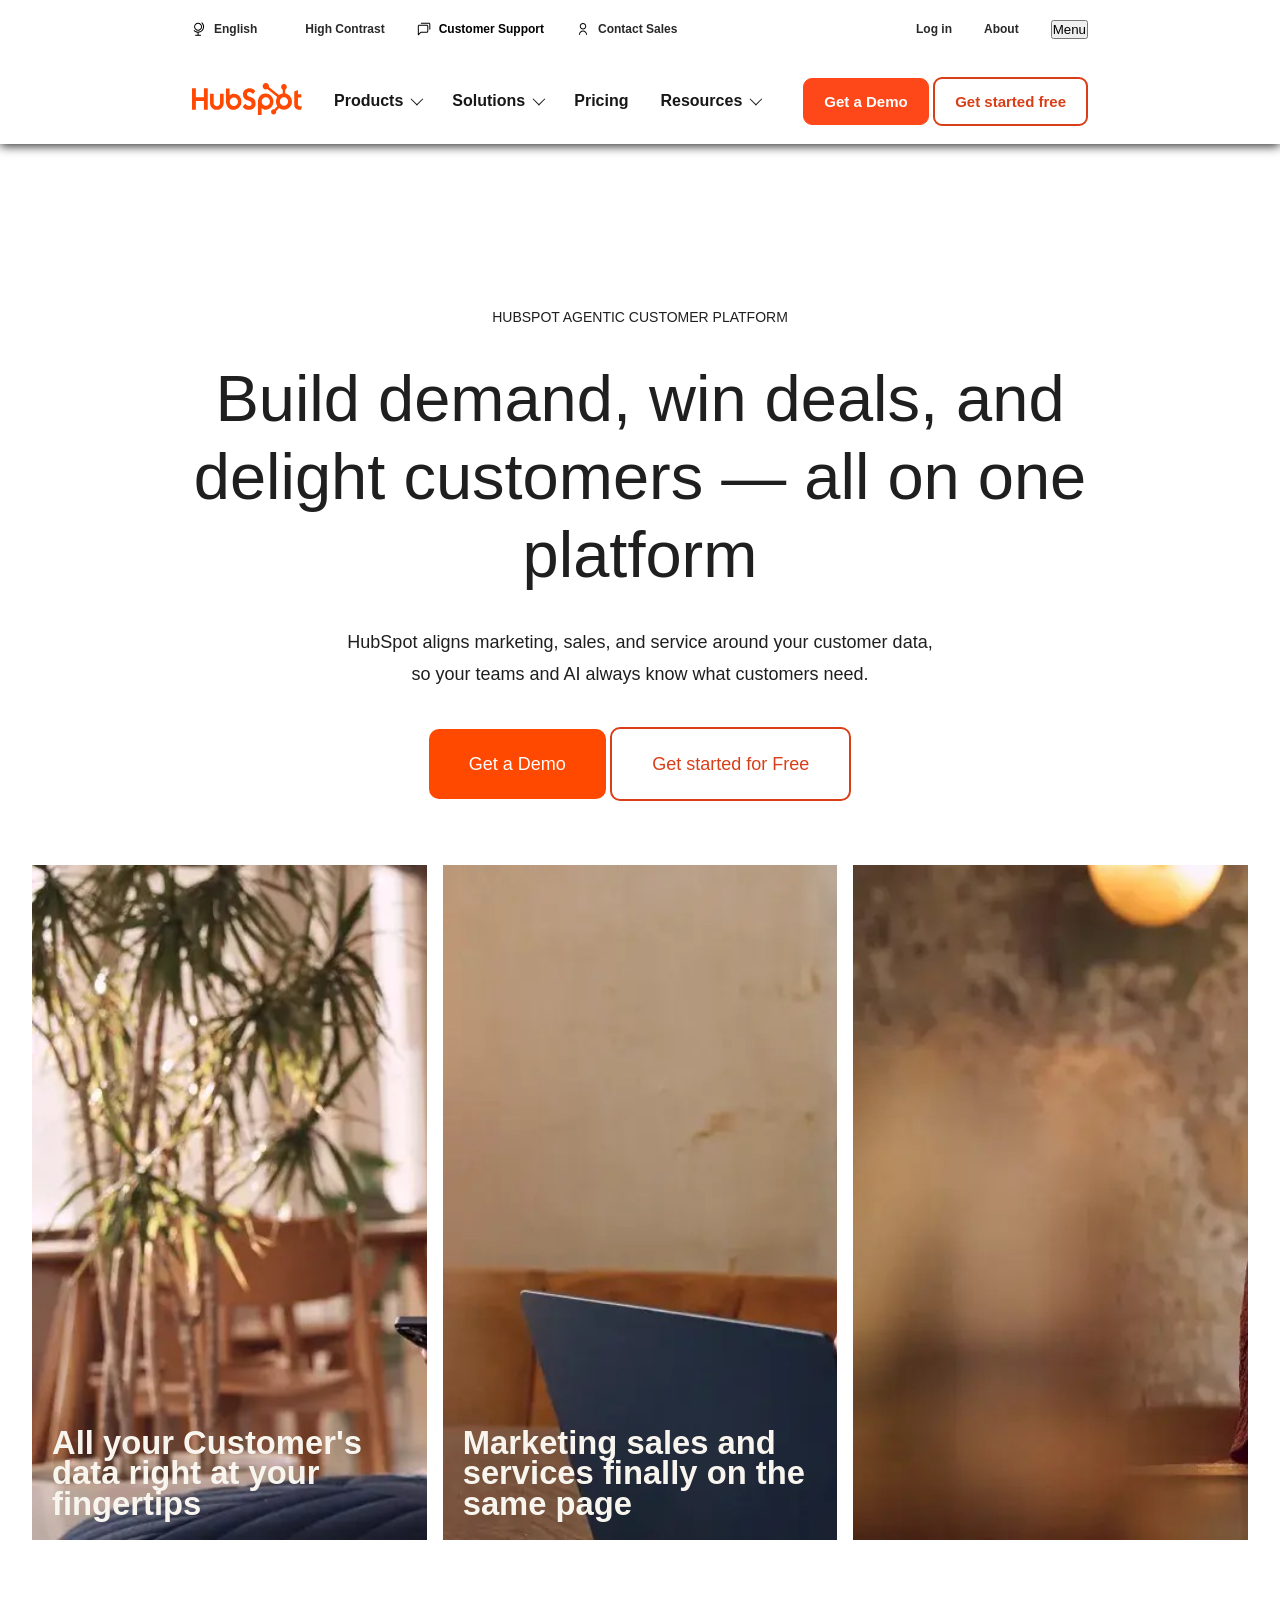
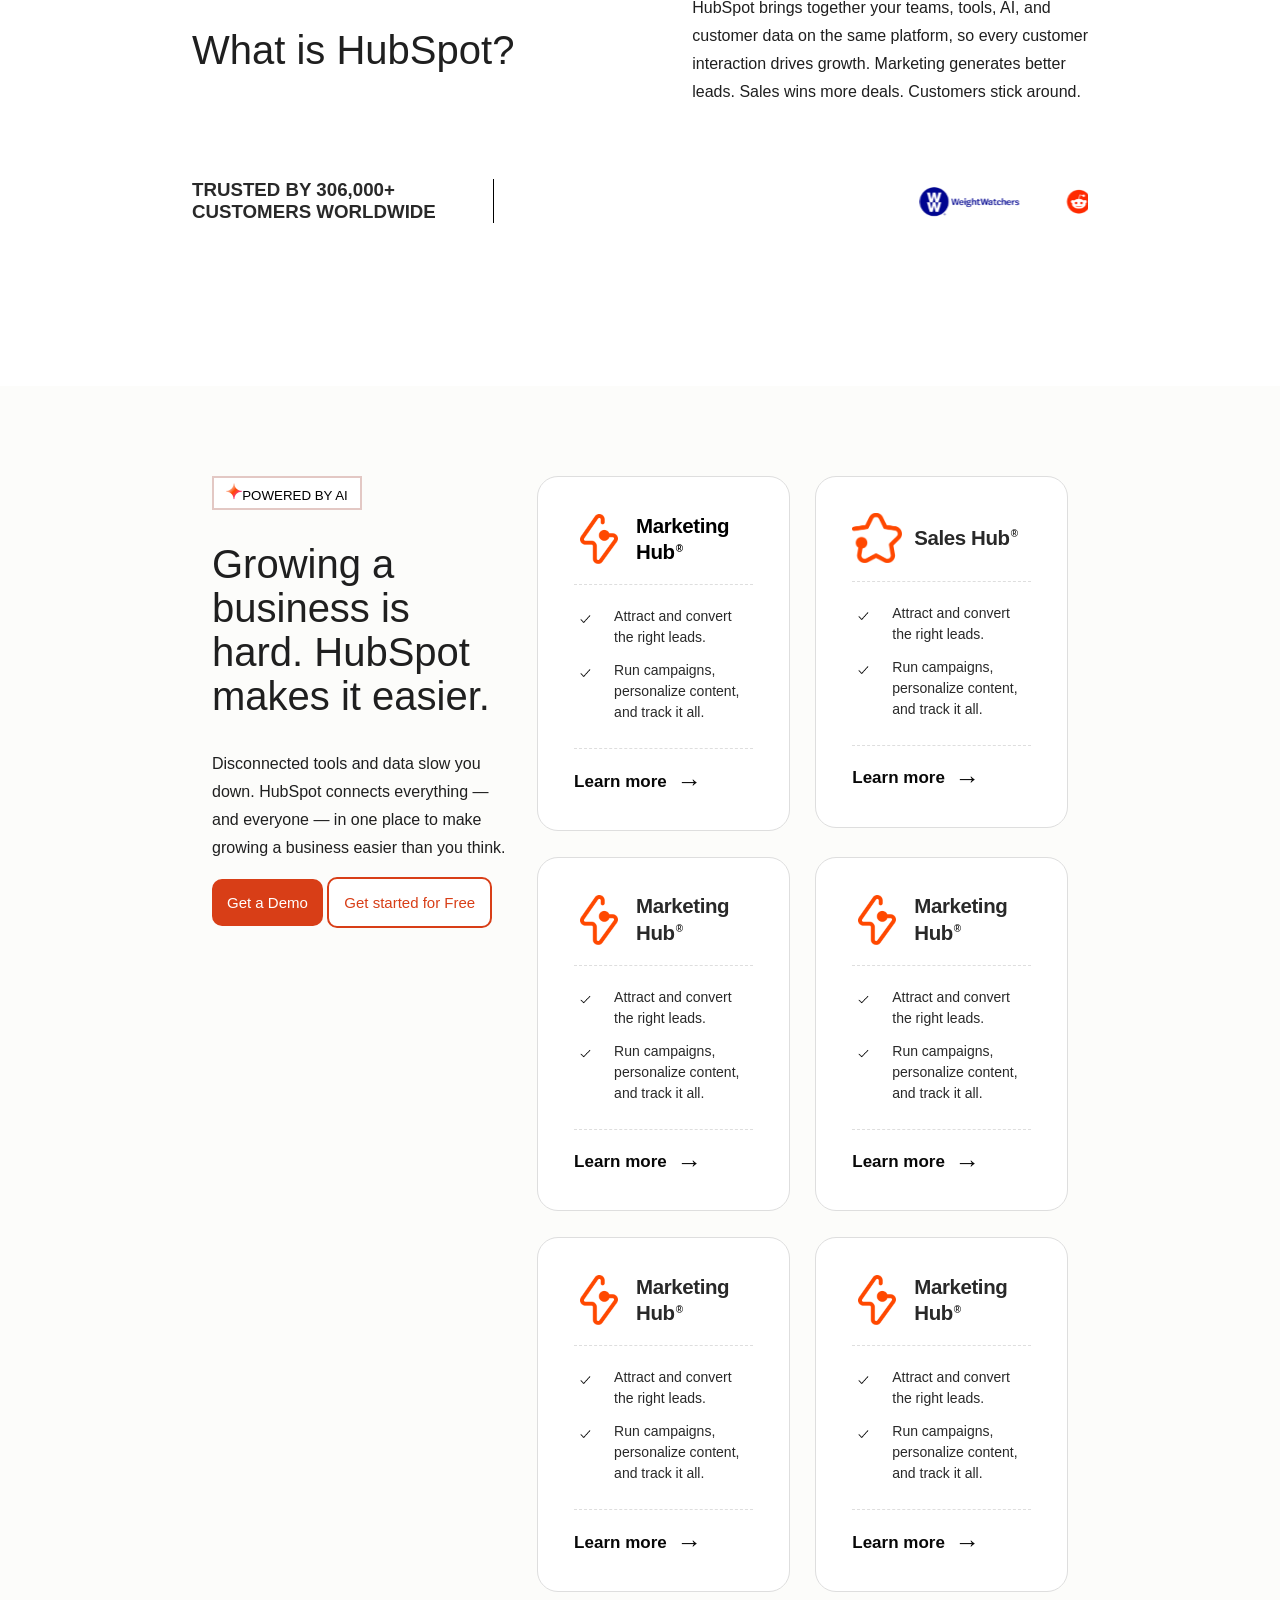
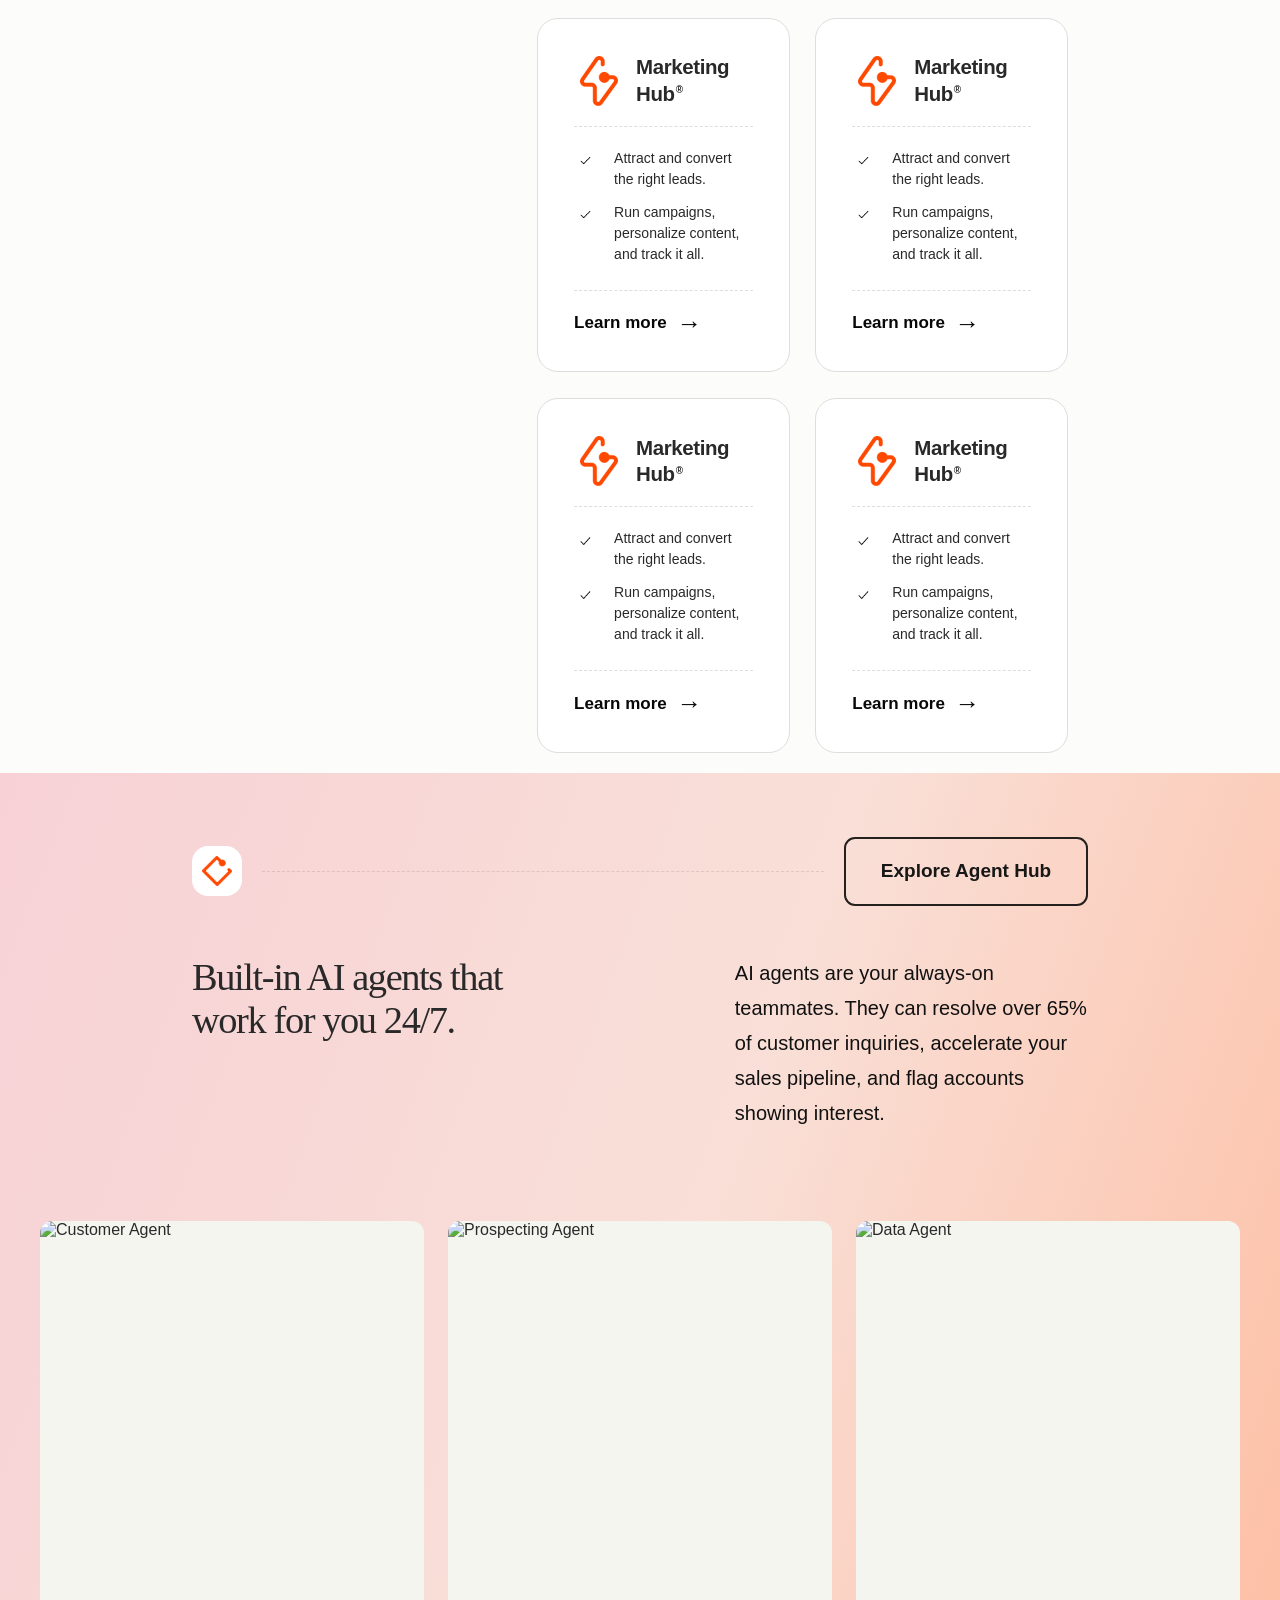
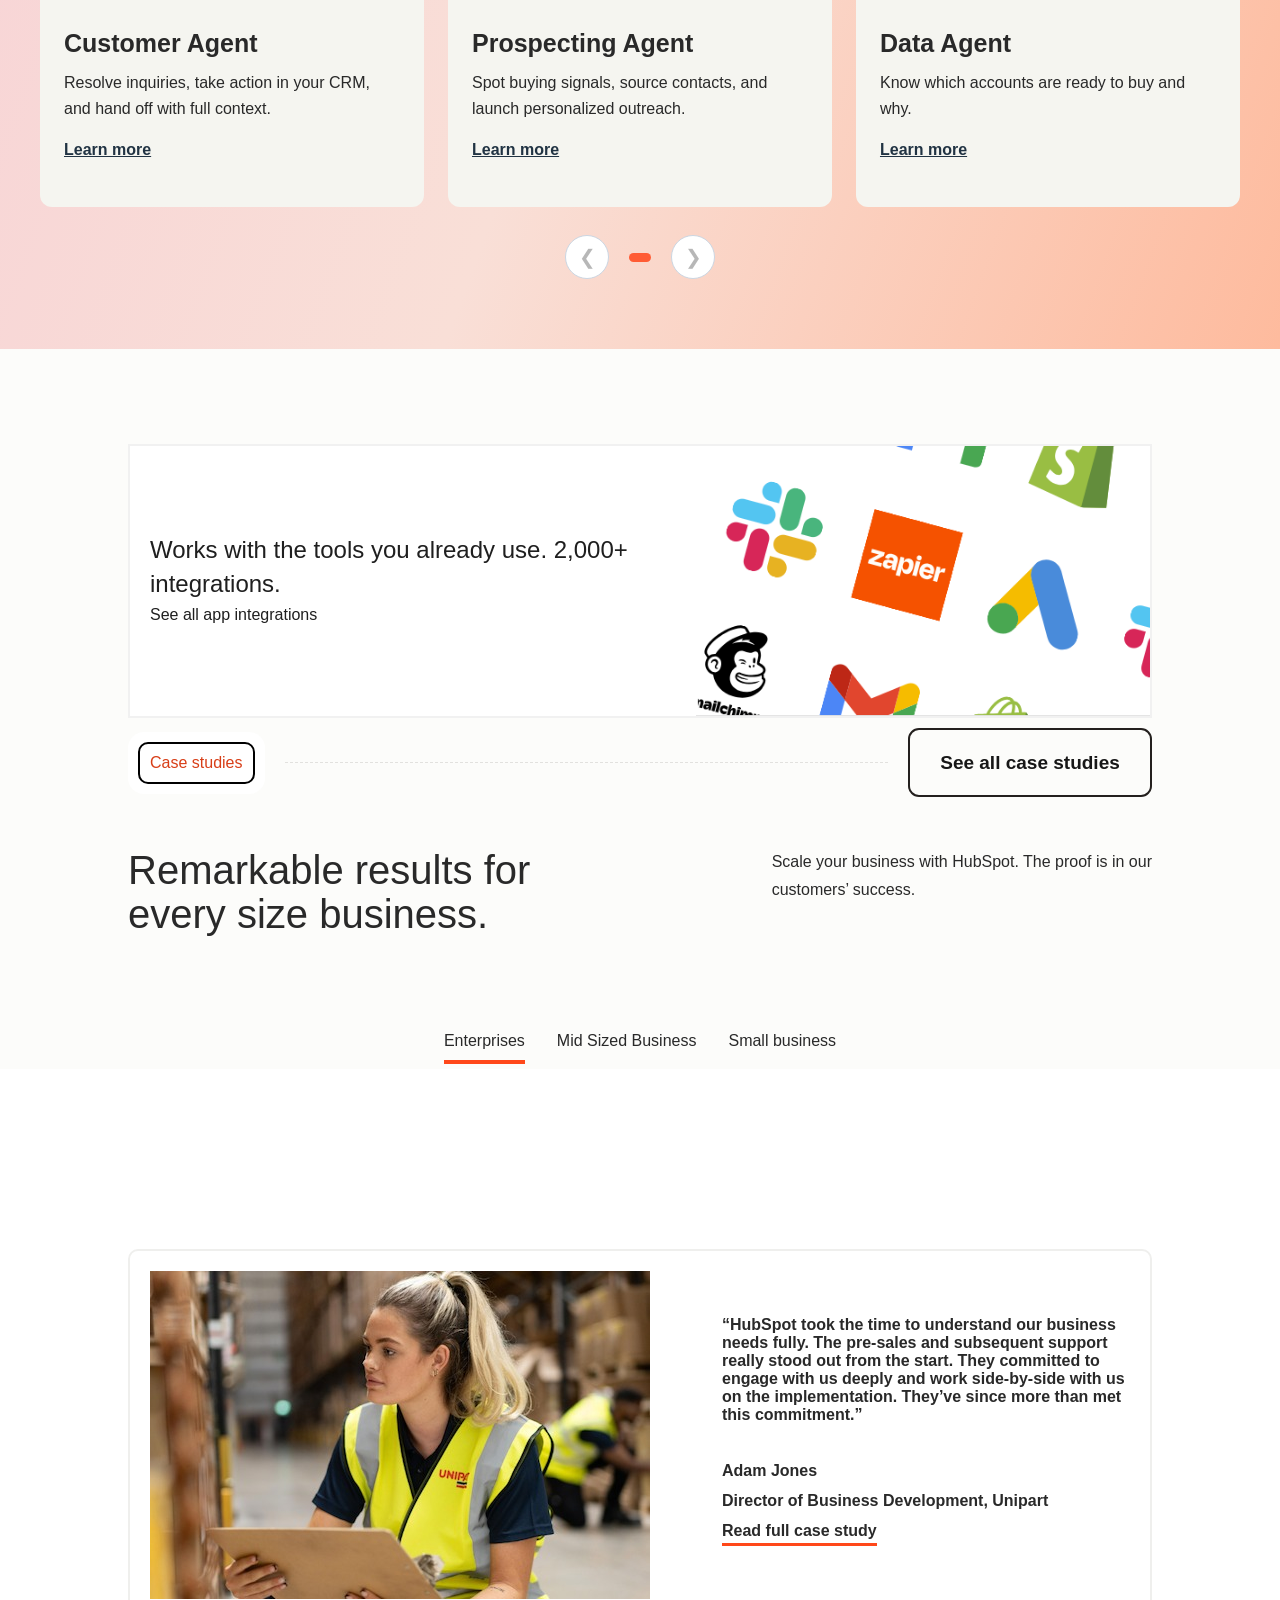
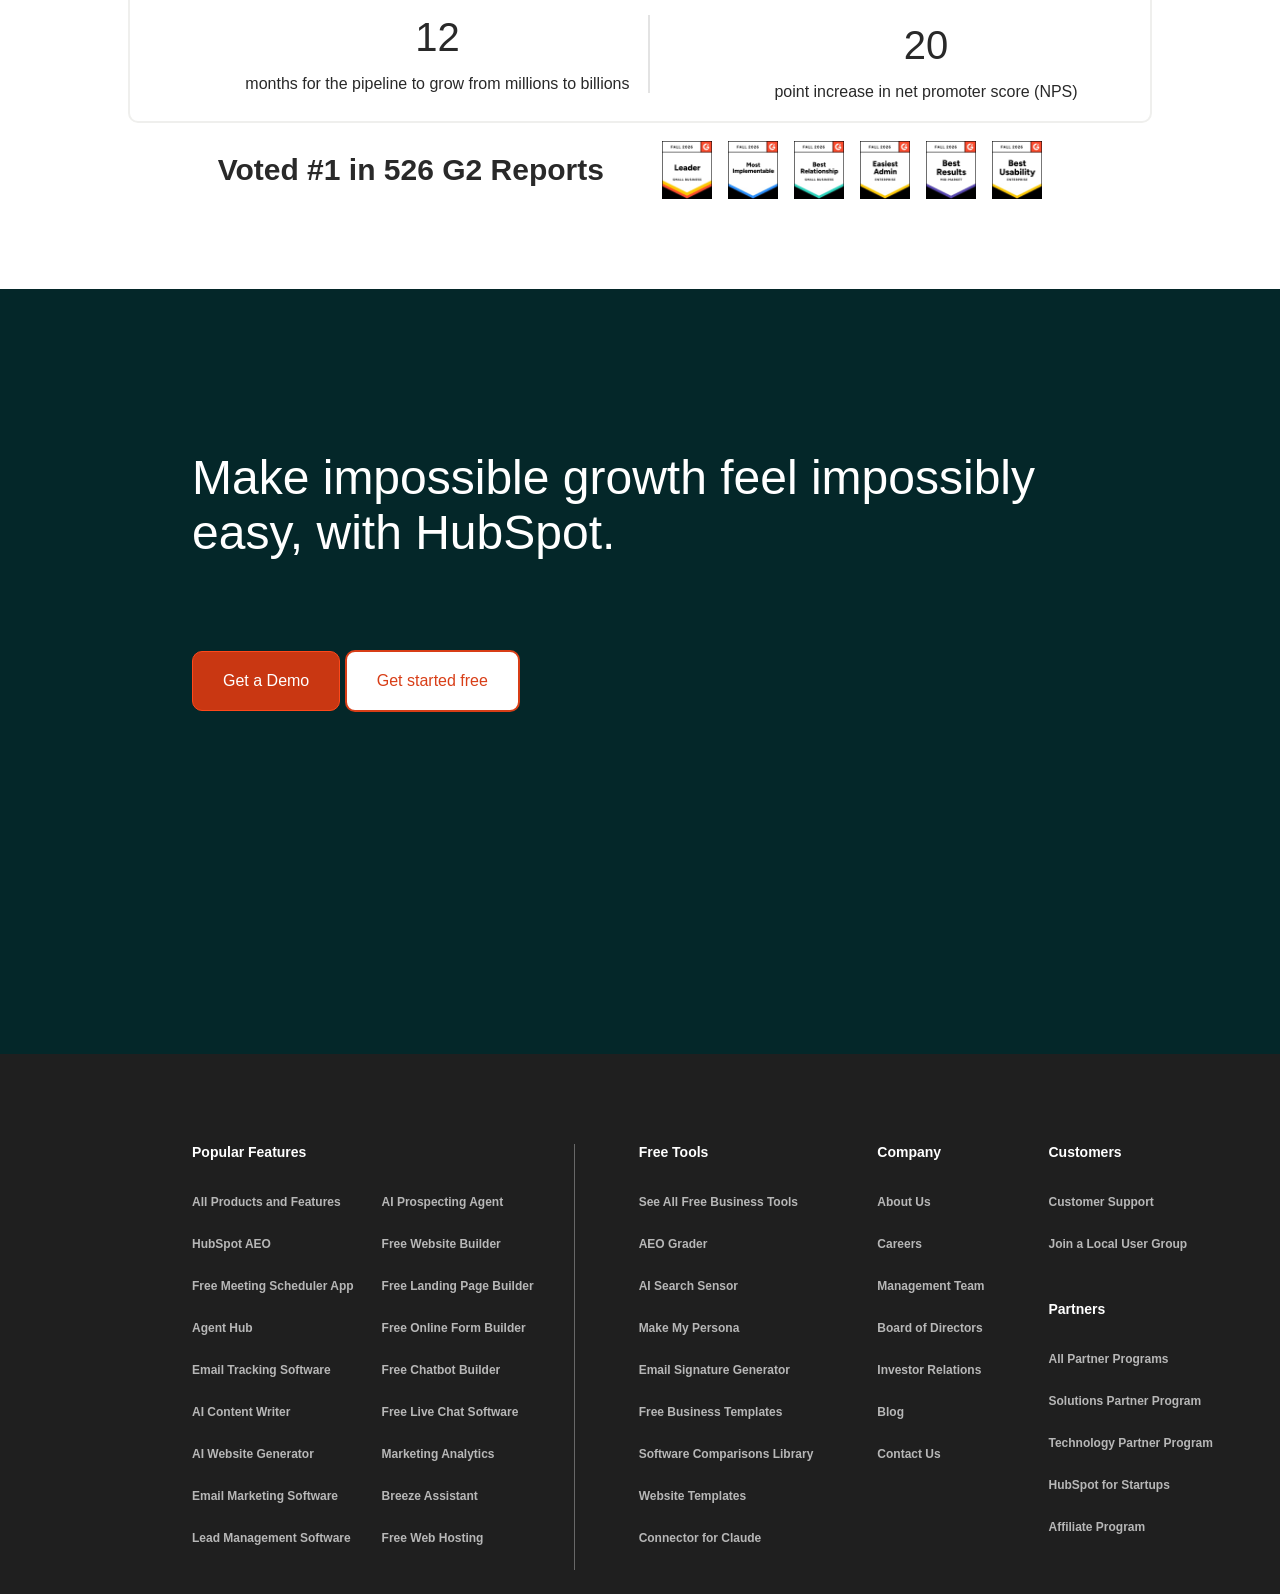
==== index.html @ 29307d7c "My first commit" ====
<!DOCTYPE html>
<html lang="en">

<head>
    <meta charset="UTF-8">
    <meta name="viewport" content="width=device-width, initial-scale=1.0">
    <title>HubSpot Navigation</title>
    <link href="https://cdn.jsdelivr.net/npm/bootstrap@6.0.0-alpha.1/dist/css/bootstrap.min.css" rel="stylesheet"
        integrity="sha384-B/GM4XqrwHnWXNOWMbloTmrYXZg10cakYGmpfsR/bbzQ6JAJI4ihuyADKLnBgrCe" crossorigin="anonymous">

    <link rel="stylesheet" href="https://cdnjs.cloudflare.com/ajax/libs/font-awesome/7.3.1/css/all.css"
        integrity="sha512-x9WwyMYBnlXMNQ6kQ/Lyzu1NqIhLQKL5Oq6xByfXuRj7s9CskyCbLv/1IjqzJmXwFXWr0ov6jBV7Qbc0hh9nHg=="
        crossorigin="anonymous" referrerpolicy="no-referrer">
    <link rel="stylesheet" href="./header.css">

</head>

<body>
    <header>
        <nav>
            <div class="apple">
                <div class="ape">
                    <span>
                        <img src="../image/download (13).svg" alt="">
                        <span class="ayo">English</span>
                        <i class="fa-solid fa-chevron-down"></i>
                    </span>
                    <span>
                        <i class="fa-solid fa-toggle-on"></i>
                        <span class="ayo">High Contrast</span>
                    </span>
                    <span>
                        <img src="../image/download (12).svg" alt="">
                        <span class="ayo"><a href="./otherhtmlpages/help.html"
                                style="text-decoration: none; color: black;">Customer Support</a></span>
                    </span>
                    <span>
                        <img src="../image/download (11).svg" alt="">
                        <span class="ayo">Contact Sales</span>
                    </span>


                </div>
                <div class="axe">
                    <i class="fa-solid fa-magnifying-glass"></i>
                    <a class="alfa" href="">Log in</a>
                    <a class="alfa" href="">About <i class="fa-solid fa-chevron-down"></i></a>
                    <button class="global-nav-burger-btn" aria-expanded="false" aria-controls="global-nav-burger-menu"
                        data-hs-event-72370834="1">
                        <span class="visually-hidden">Menu</span>
                        <span class="global-nav-burger-btn-line" aria-hidden="true"></span>
                    </button>
                </div>
            </div>
            <div class="base">
                <div class="ball">
                    <a href=""><img src="../image/download (8).svg" alt="" width="110px"></a>
                    <details class="prodd" name="main-navigation-dropdown">
                        <summary>Products</summary>
                        <div class="products">
                            <div class="prod-head">
                                <div class="prod-head-left">
                                    <h3>The HubSpot Customer Platform</h3>
                                    <p>All of HubSpot's marketing, sales, and customer service software on one
                                        agentic platform.</p>
                                </div>
                                <div class="prod-head-rgt">
                                    <a href="">Free HubSpot CRM</a>
                                    <a href="">Overview of all products</a>
                                </div>
                            </div>
                            <hr />
                            <div class="prod-mid">
                                <div class="prod-split">
                                    <div class="prod-feat">
                                        <img src="" alt="">
                                        <div>
                                            <p>Marketing Hub</p>
                                            <p>Marketing automation software</p>
                                            <p><a href="./otherhtmlpages/marketplace.html">Free and premium plans</a>
                                            </p>
                                        </div>
                                    </div>
                                    <div class="prod-feat">
                                        <img src="" alt="">
                                        <div>
                                            <p>Sales Hub</p>
                                            <p>Sales software</p>
                                            <p><a href="">Free and premium plans</a></p>
                                        </div>
                                    </div>
                                    <div class="prod-feat">
                                        <img src="" alt="">
                                        <div>
                                            <p>Service Hub</p>
                                            <p>Customer service software</p>
                                            <p><a href="">Free and premium plans</a></p>
                                        </div>
                                    </div>
                                    <div class="prod-feat">
                                        <img src="" alt="">
                                        <div>
                                            <p>Content Hub</p>
                                            <p>Content marketing software</p>
                                            <p><a href="">Free and premium plans</a></p>
                                        </div>
                                    </div>
                                </div>
                                <div class="prod-split">
                                    <div class="prod-feat">
                                        <img src="" alt="">
                                        <div>
                                            <p>Data Hub</p>
                                            <p>Data management software</p>
                                            <p><a href="">Free and premium plans</a></p>
                                        </div>
                                    </div>
                                    <div class="prod-feat">
                                        <img src="" alt="">
                                        <div>
                                            <p>Revenue Hub</p>
                                            <p>CPQ, billing, and payments software</p>
                                            <p><a href="">Free and premium plans</a></p>
                                        </div>
                                    </div>
                                    <div class="prod-feat">
                                        <img src="" alt="">
                                        <div>
                                            <p>Smart CRM</p>
                                            <p>AI-powered, flexible CRM software</p>
                                            <p><a href="">Learn more</a></p>
                                        </div>
                                    </div>
                                    <div class="prod-feat">
                                        <img src="" alt="">
                                        <div>
                                            <p>Agent Hub</p>
                                            <p>Your central home for building and managing AI agents across the platform
                                            </p>
                                            <p><a href="">Learn more</a></p>
                                        </div>
                                    </div>
                                </div>
                            </div>
                            <hr class="prod-ln" />
                            <div class="prod-tail">
                                <div class="prod-feat">
                                    <img src="" alt="">
                                    <div>
                                        <p>Small Business Bundle</p>
                                        <p>The Starter edition of each product, built for startups and small businesses
                                        </p>
                                        <p><a href="">Learn more</a></p>
                                    </div>
                                </div>
                                <div class="prod-feat">
                                    <img src="" alt="">
                                    <div>
                                        <p>AEO (Beta)</p>
                                        <p>Answer engine optimization tools that track and improve your brand's
                                            visibility in AI results</p>
                                        <p><a href="">Learn more</a></p>
                                    </div>
                                </div>
                                <div class="prod-feat">
                                    <img src="" alt="">
                                    <div>
                                        <p>HubSpot Marketplace</p>
                                        <p>Connect your favorite apps to HubSpot</p>
                                        <p><a href="">See all integrations</a></p>
                                    </div>
                                </div>
                            </div>
                        </div>
                    </details>
                    <details class="solutions-dropdown" name="main-navigation-dropdown">
                        <summary>Solutions</summary>
                        <div class="solutions-menu">
                            <aside class="solutions-sidebar" aria-label="Solution categories">
                                <button class="solutions-tab active" type="button" data-panel="use-case"
                                    aria-controls="use-case" aria-pressed="true">
                                    By Use Case <span aria-hidden="true">›</span>
                                </button>
                                <button class="solutions-tab" type="button" data-panel="team-size"
                                    aria-controls="team-size" aria-pressed="false">
                                    By Team Size <span aria-hidden="true">›</span>
                                </button>
                                <button class="solutions-tab" type="button" data-panel="why-hubspot"
                                    aria-controls="why-hubspot" aria-pressed="false">
                                    Why HubSpot? <span aria-hidden="true">›</span>
                                </button>
                            </aside>

                            <div class="solutions-content">
                                <div class="solutions-panel solutions-grid" id="use-case">
                                    <article class="solution-item">
                                        <h3>Marketing</h3>
                                        <div class="solution-detail">
                                            <h4>Generate leads</h4>
                                            <p>Convert visitors into contacts for your database.</p>
                                        </div>
                                        <div class="solution-detail">
                                            <h4>Automate marketing</h4>
                                            <p>Create campaigns with automation and AI.</p>
                                        </div>
                                    </article>
                                    <article class="solution-item">
                                        <h3>Sales</h3>
                                        <div class="solution-detail">
                                            <h4>Build pipeline</h4>
                                            <p>Generate a pipeline of high-quality prospects.</p>
                                        </div>
                                        <div class="solution-detail featured">
                                            <h4>Close deals</h4>
                                            <p>Streamline your process and close more deals faster.</p>
                                        </div>
                                    </article>
                                    <article class="solution-item">
                                        <h3>Customer Service</h3>
                                        <div class="solution-detail">
                                            <h4>Scale support</h4>
                                            <p>Support customers at scale with AI and a help desk.</p>
                                        </div>
                                        <div class="solution-detail">
                                            <h4>Drive retention</h4>
                                            <p>Identify opportunities to improve customer health.</p>
                                        </div>
                                    </article>
                                    <article class="solution-item">
                                        <h3>Content</h3>
                                        <div class="solution-detail">
                                            <h4>Create content</h4>
                                            <p>Easily craft content for your audience, with help from AI.</p>
                                        </div>
                                    </article>
                                    <article class="solution-item">
                                        <h3>Startups &amp; Small Businesses</h3>
                                        <div class="solution-detail">
                                            <h4>Find and reach customers</h4>
                                            <p>Generate leads through content, AI, and automation.</p>
                                        </div>
                                    </article>
                                    <article class="solution-item">
                                        <h3>Artificial Intelligence</h3>
                                        <div class="solution-detail">
                                            <h4>Resolve customer queries 24/7</h4>
                                            <p>Scale customer service with an AI customer agent.</p>
                                        </div>
                                    </article>
                                </div>

                                <div class="solutions-panel alternate-panel" id="team-size" hidden>
                                    <h2>Solutions for every team</h2>
                                    <div class="alternate-grid">
                                        <a href="#"><strong>Small businesses</strong><span>Grow with tools that scale
                                                with you.</span></a>
                                        <a href="#"><strong>Mid-market</strong><span>Connect your teams and
                                                processes.</span></a>
                                        <a href="#"><strong>Enterprise</strong><span>Manage growth across your
                                                organization.</span></a>
                                    </div>
                                </div>

                                <div class="solutions-panel alternate-panel" id="why-hubspot" hidden>
                                    <h2>Why HubSpot?</h2>
                                    <div class="alternate-grid">
                                        <a href="#"><strong>Customer platform</strong><span>Bring your customer data
                                                together.</span></a>
                                        <a href="#"><strong>Easy to use</strong><span>Help your team work
                                                smarter.</span></a>
                                        <a href="#"><strong>AI-powered growth</strong><span>Automate everyday
                                                work.</span></a>
                                    </div>
                                </div>
                            </div>
                        </div>
                    </details>
                    <span>Pricing </span>
                    <details class="resources-dropdown" name="main-navigation-dropdown">
                        <summary>Resources</summary>
                        <div class="resources-menu">
                            <div class="resources-grid">
                                <div class="resource-column">
                                    <h2>Featured Links</h2>
                                    <div class="resource-list">
                                        <a href="#">Spotlight: Product Updates</a>
                                        <a href="#">What's New in HubSpot</a>
                                        <a href="#">Why Choose HubSpot?</a>
                                        <a href="#">Sustainability</a>
                                    </div>
                                </div>

                                <div class="resource-column">
                                    <h2>Community &amp; Events</h2>
                                    <div class="resource-list">
                                        <a href="#">UNBOUND Event</a>
                                        <a href="#">Webinars</a>
                                        <a href="#">HubSpot Community</a>
                                        <a href="#">HubSpot User Groups</a>
                                    </div>
                                    <h3>Partners</h3>
                                    <div class="resource-list">
                                        <a href="#">Solutions Partner Program</a>
                                        <a href="#">Technology Partner Program</a>
                                        <a href="#">Affiliate Partner Program</a>
                                        <a href="#">Education Partner Program</a>
                                        <a href="#">Startup Partner Program</a>
                                    </div>
                                </div>

                                <div class="resource-column">
                                    <h2>Education</h2>
                                    <div class="resource-list">
                                        <a href="#">The Loop Marketing Playbook</a>
                                        <a href="#">What Is Inbound Marketing?</a>
                                        <a href="#">HubSpot Blogs</a>
                                        <a href="#">Free Courses &amp; Certifications</a>
                                        <a href="#">Ebooks, Guides &amp; More</a>
                                        <a href="#">HubSpot Knowledge Base</a>
                                    </div>
                                    <h3>Tools</h3>
                                    <div class="resource-list">
                                        <a href="#">Website Templates</a>
                                        <a href="#">Developer Tools</a>
                                    </div>
                                </div>

                                <div class="resource-column">
                                    <h2>Services</h2>
                                    <div class="resource-list">
                                        <a href="#">Onboarding</a>
                                        <a href="#">Premium Support</a>
                                        <a href="#">Hire a Solutions Partner</a>
                                    </div>
                                </div>
                            </div>
                        </div>
                    </details>
                </div>
                <div class="boss">
                    <a href="">Get a Demo</a>
                    <i class="fa-solid fa-bars"></i>
                    <a href="" style="background-color: white; border: 2px solid #d83e17; color: #d83e17; ">Get started
                        free</a>
                </div>
            </div>
        </nav>
    </header>

    <section>
        <div class="products">
            <div class="prod-head">
                <div class="prod-head-left">
                    <h3>The HubSpot Customer Platform</h3>
                    <p>All of HubSpot's marketing, sales, and customer service software on one agentic platform.</p>
                </div>
                <div class="prod-head-rgt">
                    <a href=""><img src="" alt=""> Free HubSpot CRM</a>
                    <a href=""><img src="" alt=""> Overview of all products</a>
                </div>
            </div>
            <hr />
            <div class="prod-mid">
                <div class="prod-split">
                    <div class="prod-feat">
                        <img src="" alt="">
                        <div>
                            <p>Marketing Hub</p>
                            <p>Marketing automation software</p>
                            <p><a href="">Free and premium plans</a></p>
                        </div>
                    </div>
                    <div class="prod-feat">
                        <img src="" alt="">
                        <div>
                            <p>Sales Hub</p>
                            <p>Marketing automation software</p>
                            <p><a href="">Free and premium plans</a></p>
                        </div>
                    </div>
                    <div class="prod-feat">
                        <img src="" alt="">
                        <div>
                            <p>Marketing Hub</p>
                            <p>Marketing automation software</p>
                            <p><a href="">Free and premium plans</a></p>
                        </div>
                    </div>
                    <div class="prod-feat">
                        <img src="" alt="">
                        <div>
                            <p>Marketing Hub</p>
                            <p>Marketing automation software</p>
                            <p><a href="">Free and premium plans</a></p>
                        </div>
                    </div>
                </div>
                <div class="prod-split">
                    <div class="prod-feat">
                        <img src="" alt="">
                        <div>
                            <p>Marketing Hub</p>
                            <p>Marketing automation software</p>
                            <p><a href="">Free and premium plans</a></p>
                        </div>
                    </div>
                    <div class="prod-feat">
                        <img src="" alt="">
                        <div>
                            <p>Marketing Hub</p>
                            <p>Marketing automation software</p>
                            <p><a href="">Free and premium plans</a></p>
                        </div>
                    </div>
                    <div class="prod-feat">
                        <img src="" alt="">
                        <div>
                            <p>Marketing Hub</p>
                            <p>Marketing automation software</p>
                            <p><a href="">Free and premium plans</a></p>
                        </div>
                    </div>
                    <div class="prod-feat">
                        <img src="" alt="">
                        <div>
                            <p>Marketing Hub</p>
                            <p>Marketing automation software</p>
                            <p><a href="">Free and premium plans</a></p>
                        </div>
                    </div>
                </div>
            </div>
            <hr class="prod-ln" />
            <div class="prod-tail">
                <div class="prod-feat">
                    <img src="" alt="">
                    <div>
                        <p>Small Business Bundle</p>
                        <p>The Starter edition of each product, built for startups and small business</p>
                        <p><a href="">Learn more</a></p>
                    </div>
                </div>
                <div class="prod-feat">
                    <img src="" alt="">
                    <div>
                        <p>Small Business Bundle</p>
                        <p>The Starter edition of each product, built for startups and small business</p>
                        <p><a href="">Learn more</a></p>
                    </div>
                </div>
                <div class="prod-feat">
                    <img src="" alt="">
                    <div>
                        <p>Small Business Bundle</p>
                        <p>The Starter edition of each product, built for startups and small business</p>
                        <p><a href="">Learn more</a></p>
                    </div>
                </div>
            </div>
        </div>
    </section>
    <section>
        <div class="section1">
            <h3>HUBSPOT AGENTIC CUSTOMER PLATFORM</h3>

            <h2> Build demand, win deals, and delight
                customers — all on one platform</h2>
            <h4>HubSpot aligns marketing, sales, and service around your customer data, <br>
                so your teams and AI always know what customers need.</h4>
            <div class="buttons">
                <a href="">Get a Demo</a>
                <a href="" class="" style="background-color: white; border: 2px solid #d83e17; color: #d83e17; ">Get
                    started for Free</a>
            </div>
        </div>
    </section>
    <section>
        <div class="hovershapes">
            <div class="shape shape1">
                <h3>All your Customer's data right at your fingertips</h3>
            </div>
            <div class="shape shape2">
                <h3>Marketing sales and services finally on the same page</h3>
            </div>
            <div class="shape shape3"></div>
        </div>
    </section>

    <section>

        <div class="third">
            <h4>What is HubSpot?</h4>
            <h3>HubSpot brings together your teams, tools, AI, and <br>customer data on the same platform, so every
                customer <br> interaction drives growth. Marketing generates better <br> leads. Sales wins more deals.
                Customers stick around.</h3>
        </div>
    </section>

    <section>
        <div class="marquee">
            <h3>TRUSTED BY 306,000+ CUSTOMERS WORLDWIDE
            </h3>
            <marquee behavior="" duration="3s" direction="left">
                <div class="images">
                    <img src="../image/logo.png" alt=""><img src="../image/logo2.png" alt=""><img
                        src="../image/logo3.png" alt=""><img src="../image/logo4.png" alt=""><img
                        src="../image/logo5.png" alt=""><img src="../image/logo6.png" alt=""><img
                        src="../image/logo7.png" alt=""> <img src="../image/logo.png" alt=""><img
                        src="../image/logo2.png" alt=""><img src="../image/logo3.png" alt=""><img
                        src="../image/logo4.png" alt=""><img src="../image/logo5.png" alt=""><img
                        src="../image/logo6.png" alt=""><img src="../image/logo7.png" alt="">
                </div>
            </marquee>
        </div>
    </section>


    <section style="width: 100%; background-color: #fcfcfa;">
        <div class="section5">
            <div class="boxes1">
                <button><img src="../image/imgi_28_AI Sparkle.png" alt="">POWERED BY AI</button>
                <h2> Growing a business is hard. HubSpot makes it easier.</h2>
                <h3> Disconnected tools and data slow you down. HubSpot connects everything — and everyone — in one
                    place to
                    make growing a business easier than you think.</h3>

                <div class="button">
                    <a href="">Get a Demo</a>
                    <a href="" class="" style="background-color: white; border: 2px solid #d83e17; color: #d83e17; ">Get
                        started for Free</a>
                </div>
            </div>
            <div class="boxes2">
                <div class="marketing-card">
                    <a href="./otherhtmlpages/marketplace.html" style="color: black;">

                        <!-- Logo and heading -->
                        <div class="card-header">
                            <div class="logo-space">
                                <img src="../image/imgi_4_marketing-hub.png" alt="Marketing Hub logo" class="logo" />


                                <h2>Marketing Hub<sup>®</sup></h2>
                            </div>
                    </a>
                </div>

                <!-- Divider -->
                <div class="divider"></div>

                <!-- Features -->
                <div class="features">

                    <div class="feature">
                        <img src="../image/imgi_244_default.png" alt="" class="check-icon" />
                        <p>Attract and convert the right leads.</p>
                    </div>

                    <div class="feature">
                        <img src="../image/imgi_244_default.png" alt="" class="check-icon" />
                        <p>
                            Run campaigns, personalize content, and
                            track it all.
                        </p>
                    </div>

                </div>

                <!-- Bottom divider -->
                <div class="divider bottom-divider"></div>

                <!-- Learn more link -->
                <a href="#" class="learn-more">
                    Learn more
                    <span class="arrow">→</span>
                </a>

            </div>

            <div class="marketing-card">

                <!-- Logo and heading -->
                <div class="card-header">
                    <div class="logo-space">
                        <img src="../image/imgi_74_ProductIcons_SalesHub_Icon_Orange.png" alt="Sales Hub logo"
                            class="logo" />


                        <h2>Sales Hub<sup>®</sup></h2>
                    </div>
                </div>

                <!-- Divider -->
                <div class="divider"></div>

                <!-- Features -->
                <div class="features">

                    <div class="feature">
                        <img src="../image/imgi_244_default.png" alt="" class="check-icon" />
                        <p>Attract and convert the right leads.</p>
                    </div>

                    <div class="feature">
                        <img src="../image/imgi_244_default.png" alt="" class="check-icon" />
                        <p>
                            Run campaigns, personalize content, and
                            track it all.
                        </p>
                    </div>

                </div>

                <!-- Bottom divider -->
                <div class="divider bottom-divider"></div>

                <!-- Learn more link -->
                <a href="#" class="learn-more">
                    Learn more
                    <span class="arrow">→</span>
                </a>

            </div>


            <div class="marketing-card">
                <div class="card-header">
                    <div class="logo-space">
                        <img src="../image/imgi_4_marketing-hub.png" alt="Marketing Hub logo" class="logo" />
                        <h2>Marketing Hub<sup>®</sup></h2>
                    </div>
                </div>
                <div class="divider"></div>
                <div class="features">
                    <div class="feature">
                        <img src="../image/imgi_244_default.png" alt="" class="check-icon" />
                        <p>Attract and convert the right leads.</p>
                    </div>
                    <div class="feature">
                        <img src="../image/imgi_244_default.png" alt="" class="check-icon" />
                        <p>Run campaigns, personalize content, and track it all.</p>
                    </div>
                </div>
                <div class="divider bottom-divider"></div>
                <a href="#" class="learn-more">Learn more <span class="arrow">→</span></a>
            </div>
            <div class="marketing-card">
                <div class="card-header">
                    <div class="logo-space">
                        <img src="../image/imgi_4_marketing-hub.png" alt="Marketing Hub logo" class="logo" />
                        <h2>Marketing Hub<sup>®</sup></h2>
                    </div>
                </div>
                <div class="divider"></div>
                <div class="features">
                    <div class="feature">
                        <img src="../image/imgi_244_default.png" alt="" class="check-icon" />
                        <p>Attract and convert the right leads.</p>
                    </div>
                    <div class="feature">
                        <img src="../image/imgi_244_default.png" alt="" class="check-icon" />
                        <p>Run campaigns, personalize content, and track it all.</p>
                    </div>
                </div>
                <div class="divider bottom-divider"></div>
                <a href="#" class="learn-more">Learn more <span class="arrow">→</span></a>
            </div>
            <div class="marketing-card">
                <div class="card-header">
                    <div class="logo-space">
                        <img src="../image/imgi_4_marketing-hub.png" alt="Marketing Hub logo" class="logo" />
                        <h2>Marketing Hub<sup>®</sup></h2>
                    </div>
                </div>
                <div class="divider"></div>
                <div class="features">
                    <div class="feature">
                        <img src="../image/imgi_244_default.png" alt="" class="check-icon" />
                        <p>Attract and convert the right leads.</p>
                    </div>
                    <div class="feature">
                        <img src="../image/imgi_244_default.png" alt="" class="check-icon" />
                        <p>Run campaigns, personalize content, and track it all.</p>
                    </div>
                </div>
                <div class="divider bottom-divider"></div>
                <a href="#" class="learn-more">Learn more <span class="arrow">→</span></a>
            </div>
            <div class="marketing-card">
                <div class="card-header">
                    <div class="logo-space">
                        <img src="../image/imgi_4_marketing-hub.png" alt="Marketing Hub logo" class="logo" />
                        <h2>Marketing Hub<sup>®</sup></h2>
                    </div>
                </div>
                <div class="divider"></div>
                <div class="features">
                    <div class="feature">
                        <img src="../image/imgi_244_default.png" alt="" class="check-icon" />
                        <p>Attract and convert the right leads.</p>
                    </div>
                    <div class="feature">
                        <img src="../image/imgi_244_default.png" alt="" class="check-icon" />
                        <p>Run campaigns, personalize content, and track it all.</p>
                    </div>
                </div>
                <div class="divider bottom-divider"></div>
                <a href="#" class="learn-more">Learn more <span class="arrow">→</span></a>
            </div>
            <div class="marketing-card">
                <div class="card-header">
                    <div class="logo-space">
                        <img src="../image/imgi_4_marketing-hub.png" alt="Marketing Hub logo" class="logo" />
                        <h2>Marketing Hub<sup>®</sup></h2>
                    </div>
                </div>
                <div class="divider"></div>
                <div class="features">
                    <div class="feature">
                        <img src="../image/imgi_244_default.png" alt="" class="check-icon" />
                        <p>Attract and convert the right leads.</p>
                    </div>
                    <div class="feature">
                        <img src="../image/imgi_244_default.png" alt="" class="check-icon" />
                        <p>Run campaigns, personalize content, and track it all.</p>
                    </div>
                </div>
                <div class="divider bottom-divider"></div>
                <a href="#" class="learn-more">Learn more <span class="arrow">→</span></a>
            </div>
            <div class="marketing-card">
                <div class="card-header">
                    <div class="logo-space">
                        <img src="../image/imgi_4_marketing-hub.png" alt="Marketing Hub logo" class="logo" />
                        <h2>Marketing Hub<sup>®</sup></h2>
                    </div>
                </div>
                <div class="divider"></div>
                <div class="features">
                    <div class="feature">
                        <img src="../image/imgi_244_default.png" alt="" class="check-icon" />
                        <p>Attract and convert the right leads.</p>
                    </div>
                    <div class="feature">
                        <img src="../image/imgi_244_default.png" alt="" class="check-icon" />
                        <p>Run campaigns, personalize content, and track it all.</p>
                    </div>
                </div>
                <div class="divider bottom-divider"></div>
                <a href="#" class="learn-more">Learn more <span class="arrow">→</span></a>
            </div>
            <div class="marketing-card">
                <div class="card-header">
                    <div class="logo-space">
                        <img src="../image/imgi_4_marketing-hub.png" alt="Marketing Hub logo" class="logo" />
                        <h2>Marketing Hub<sup>®</sup></h2>
                    </div>
                </div>
                <div class="divider"></div>
                <div class="features">
                    <div class="feature">
                        <img src="../image/imgi_244_default.png" alt="" class="check-icon" />
                        <p>Attract and convert the right leads.</p>
                    </div>
                    <div class="feature">
                        <img src="../image/imgi_244_default.png" alt="" class="check-icon" />
                        <p>Run campaigns, personalize content, and track it all.</p>
                    </div>
                </div>
                <div class="divider bottom-divider"></div>
                <a href="#" class="learn-more">Learn more <span class="arrow">→</span></a>
            </div>
            <div class="marketing-card">
                <div class="card-header">
                    <div class="logo-space">
                        <img src="../image/imgi_4_marketing-hub.png" alt="Marketing Hub logo" class="logo" />
                        <h2>Marketing Hub<sup>®</sup></h2>
                    </div>
                </div>
                <div class="divider"></div>
                <div class="features">
                    <div class="feature">
                        <img src="../image/imgi_244_default.png" alt="" class="check-icon" />
                        <p>Attract and convert the right leads.</p>
                    </div>
                    <div class="feature">
                        <img src="../image/imgi_244_default.png" alt="" class="check-icon" />
                        <p>Run campaigns, personalize content, and track it all.</p>
                    </div>
                </div>
                <div class="divider bottom-divider"></div>
                <a href="#" class="learn-more">Learn more <span class="arrow">→</span></a>
            </div>
        </div>
        </div>



        <section>
            <div class="sixth">

                <section class="agents-section">
                    <div class="agents-container">

                        <div class="top-bar">
                            <div class="logo">
                                <img src="../image/imgi_11_ProductIcons_AgentHub_Icon_Orange.png" alt="" width="30px">
                            </div>

                            <div class="divider"></div>

                            <a href="#" class="explore-button">
                                Explore Agent Hub
                            </a>
                        </div>

                        <div class="content">
                            <div class="heading-column">
                                <h1>
                                    Built-in AI agents that<br class="desktop-break" />
                                    work for you 24/7.
                                </h1>
                            </div>

                            <div class="description-column">
                                <p>
                                    AI agents are your always-on teammates. They can
                                    resolve over 65% of customer inquiries, accelerate your
                                    sales pipeline, and flag accounts showing interest.
                                </p>
                            </div>
                        </div>

                    </div>




                    <section style="max-width:1200px; margin:auto; overflow:hidden; margin-top: 10vh;">


                        <div id="carouselViewport">

                            <div id="carouselTrack">

                                <!-- Card 1 -->
                                <article class="card carousel-card">

                                    <img src="https://www.hubspot.com/hs-fs/hubfs/customer-agent-en-modified2%402x%20(1).webp?width=640&height=640&name=customer-agent.webp"
                                        alt="Customer Agent">

                                    <div>
                                        <h3>Customer Agent</h3>
                                        <p>
                                            Resolve inquiries, take action in your CRM, and hand off with full
                                            context.
                                        </p>
                                        <a href="https://www.hubspot.com/products/service/ai-customer-service-agent">
                                            Learn more
                                        </a>
                                    </div>
                                </article>

                                <!-- Card 2 -->
                                <article class="card-3 carousel-card">

                                    <img src="https://www.hubspot.com/hs-fs/hubfs/prospecting-agent-en-modified2%402x.webp?width=640&height=640&name=prospecting-agent.webp"
                                        alt="Prospecting Agent">

                                    <div>
                                        <h3>Prospecting Agent</h3>
                                        <p>
                                            Spot buying signals, source contacts, and launch personalized outreach.
                                        </p>
                                        <a href="https://www.hubspot.com/products/sales/ai-prospecting-agent">
                                            Learn more
                                        </a>
                                    </div>
                                </article>

                                <!-- Card 3 -->
                                <article class="card carousel-card">

                                    <img src="https://www.hubspot.com/hs-fs/hubfs/data-hub-en%402x.png?width=640&height=640&name=data-hub.webp"
                                        alt="Data Agent">

                                    <div>
                                        <h3>Data Agent</h3>
                                        <p>
                                            Know which accounts are ready to buy and why.
                                        </p>
                                        <a
                                            href="https://www.hubspot.com/products/artificial-intelligence/ai-data-agent">
                                            Learn more
                                        </a>
                                    </div>
                                </article>

                            </div>
                        </div>


                        <!-- Carousel controls -->
                        <div
                            style="display:flex; justify-content:center; align-items:center; gap:20px; margin-top:28px;">

                            <button id="prevBtn" aria-label="Previous slide"
                                style="width:44px; height:44px; border:1px solid #cbd6e2; border-radius:50%; background:white; cursor:pointer; font-size:20px;">
                                &#10094;
                            </button>

                            <div id="carouselDots" style="display:flex; gap:10px; align-items:center;"></div>

                            <button id="nextBtn" aria-label="Next slide"
                                style="width:44px; height:44px; border:1px solid #cbd6e2; border-radius:50%; background:white; cursor:pointer; font-size:20px;">
                                &#10095;
                            </button>

                        </div>
                    </section>




                </section>




                <section>
                    <div class="seventh">
                        <div class="ajoke">
                            <div class="one">
                                <p> Works with the tools you already use. 2,000+ integrations.</p>
                                <a href=""> <u> See all app integrations</u></a>
                            </div>
                            <div class="two">

                            </div>


                        </div>

                        <div class="top1-bar">
                            <div class="logo">
                                <a href=""
                                    style=" color:#d83e17;border: 2px solid black; padding: 10px; border-radius: 10px;">Case
                                    studies</a>
                            </div>

                            <div class="divider"></div>

                            <a href="#" class="explore-button">
                                See all case studies
                            </a>
                        </div>

                        <div class="bar2">
                            <div>
                                <h2> Remarkable results for <br> every size business.</h2>
                            </div>
                            <div>
                                <p> Scale your business with HubSpot. The proof is in our <br> customers’ success.
                                </p>
                            </div>
                        </div>

                        <div class="middle">
                            <h2 style="border-bottom: 4px solid #FF481A; padding-bottom: 10px;">Enterprises</h2>
                            <h2>Mid Sized Business</h2>
                            <h2>Small business</h2>
                        </div>
                    </div>
                    <section>
                        <div class="eng">
                            <div class="image">
                                <img src="../image/imgi_161_Unipart-1.jpeg" alt="" width="500px">
                                <div
                                    style="display: flex; align-items: center; flex-direction: column; gap: 1em;border-right: 2px solid #E3E3E3;padding-left: 6vw;">
                                    <p
                                        style="font-size: 40px; line-height: 44px; font-weight: 500;align-items: center;">
                                        12</p>

                                    <p> months for the pipeline to grow from millions to billions</p>
                                </div>
                            </div>
                            <div class="txt">

                                <h2>“HubSpot took the time to understand our business needs fully. The pre-sales and
                                    subsequent support really stood out from the start. They committed to engage with us
                                    deeply and work side-by-side with us on the implementation. They’ve since more than
                                    met this commitment.”
                                </h2>
                                <h2 style="line-height: 30px;">
                                    <strong> Adam Jones </strong><br>

                                    Director of Business Development, Unipart <br>

                                    <strong
                                        style="border-bottom: 3px solid #FF481A; padding-bottom: 4px; margin-bottom:40vh;">
                                        Read full
                                        case study</strong>
                                </h2>

                                <div style="display: flex; align-items: center; flex-direction: column; gap: 1em;">
                                    <p style="font-size: 40px; line-height: 44px; font-weight: 500; margin-top: 5vh;">
                                        20
                                    </p>

                                    <p>point increase in net promoter score (NPS)</p>
                                </div>
                            </div>
                        </div>

                        <div class="vote">
                            <h2>Voted #1 in 526 G2 Reports
                            </h2>
                            <div class="imam"> <img src="../image/a.jpeg" alt=""><img src="../image/b.jpeg" alt=""><img
                                    src="../image/c.jpeg" alt=""><img src="../image/d.jpeg" alt=""><img
                                    src="../image/e.jpeg" alt=""><img src="../image/f.jpeg" alt=""></div>
                        </div>
                    </section>



                </section>
                <div class="alhaja" style="background-color: #042729;">
                    <div class="topfooter">
                        <div class="malik">
                            <h2> Make impossible growth feel impossibly easy, with HubSpot.</h2>
                            <div class="boss">
                                <a href="">Get a Demo</a>
                                <i class="fa-solid fa-bars"></i>
                                <a href=""
                                    style="background-color: white; border: 2px solid #d83e17; color: #d83e17; ">Get
                                    started
                                    free</a>
                            </div>
                        </div>
                    </div>
                    <footer class="hubspot-footer">
                        <div class="footer-container">

                            <div class="footer-columns">
                                <div class="footer-features">
                                    <h3>Popular Features</h3>
                                    <div class="feature-links">
                                        <ul>
                                            <li><a href="#">All Products and Features</a></li>
                                            <li><a href="#">HubSpot AEO</a></li>
                                            <li><a href="#">Free Meeting Scheduler App</a></li>
                                            <li><a href="#">Agent Hub</a></li>
                                            <li><a href="#">Email Tracking Software</a></li>
                                            <li><a href="#">AI Content Writer</a></li>
                                            <li><a href="#">AI Website Generator</a></li>
                                            <li><a href="#">Email Marketing Software</a></li>
                                            <li><a href="#">Lead Management Software</a></li>
                                        </ul>
                                        <ul>
                                            <li><a href="#">AI Prospecting Agent</a></li>
                                            <li><a href="#">Free Website Builder</a></li>
                                            <li><a href="#">Free Landing Page Builder</a></li>
                                            <li><a href="#">Free Online Form Builder</a></li>
                                            <li><a href="#">Free Chatbot Builder</a></li>
                                            <li><a href="#">Free Live Chat Software</a></li>
                                            <li><a href="#">Marketing Analytics</a></li>
                                            <li><a href="#">Breeze Assistant</a></li>
                                            <li><a href="#">Free Web Hosting</a></li>
                                        </ul>
                                    </div>
                                </div>

                                <div class="footer-column">
                                    <h3>Free Tools</h3>
                                    <ul>
                                        <li><a href="#">See All Free Business Tools</a></li>
                                        <li><a href="#">AEO Grader</a></li>
                                        <li><a href="#">AI Search Sensor</a></li>
                                        <li><a href="#">Make My Persona</a></li>
                                        <li><a href="#">Email Signature Generator</a></li>
                                        <li><a href="#">Free Business Templates</a></li>
                                        <li><a href="#">Software Comparisons Library</a></li>
                                        <li><a href="#">Website Templates</a></li>
                                        <li><a href="#">Connector for Claude</a></li>
                                    </ul>
                                </div>

                                <div class="footer-column">
                                    <h3>Company</h3>
                                    <ul>
                                        <li><a href="#">About Us</a></li>
                                        <li><a href="#">Careers</a></li>
                                        <li><a href="#">Management Team</a></li>
                                        <li><a href="#">Board of Directors</a></li>
                                        <li><a href="#">Investor Relations</a></li>
                                        <li><a href="#">Blog</a></li>
                                        <li><a href="#">Contact Us</a></li>
                                    </ul>
                                </div>

                                <div class="footer-column">
                                    <h3>Customers</h3>
                                    <ul>
                                        <li><a href="#">Customer Support</a></li>
                                        <li><a href="#">Join a Local User Group</a></li>
                                    </ul>

                                    <h3 class="partners-title">Partners</h3>
                                    <ul>
                                        <li><a href="#">All Partner Programs</a></li>
                                        <li><a href="#">Solutions Partner Program</a></li>
                                        <li><a href="#">Technology Partner Program</a></li>
                                        <li><a href="#">HubSpot for Startups</a></li>
                                        <li><a href="#">Affiliate Program</a></li>
                                    </ul>
                                </div>
                            </div>

                            <!-- accordion item -->


                            <div class="accordion">
                                <details class="accordion-item" name="accordionExample" open>
                                    <summary class="accordion-header">
                                        Popular Features
                                    </summary>
                                    <div class="accordion-body">
                                        <div class="feature-links">
                                            <ul>
                                                <li><a href="#">All Products and Features</a></li>
                                                <li><a href="#">HubSpot AEO</a></li>
                                                <li><a href="#">Free Meeting Scheduler App</a></li>
                                                <li><a href="#">Agent Hub</a></li>
                                                <li><a href="#">Email Tracking Software</a></li>
                                                <li><a href="#">AI Content Writer</a></li>
                                                <li><a href="#">AI Website Generator</a></li>
                                                <li><a href="#">Email Marketing Software</a></li>
                                                <li><a href="#">Lead Management Software</a></li>
                                            </ul>
                                            <ul>
                                                <li><a href="#">AI Prospecting Agent</a></li>
                                                <li><a href="#">Free Website Builder</a></li>
                                                <li><a href="#">Free Landing Page Builder</a></li>
                                                <li><a href="#">Free Online Form Builder</a></li>
                                                <li><a href="#">Free Chatbot Builder</a></li>
                                                <li><a href="#">Free Live Chat Software</a></li>
                                                <li><a href="#">Marketing Analytics</a></li>
                                                <li><a href="#">Breeze Assistant</a></li>
                                                <li><a href="#">Free Web Hosting</a></li>
                                            </ul>
                                        </div>
                                    </div>
                                </details>
                                <details class="accordion-item" name="accordionExample">
                                    <summary class="accordion-header">
                                        Free Tools
                                    </summary>
                                    <div class="accordion-body">
                                        <ul>
                                            <li><a href="#">See All Free Business Tools</a></li>
                                            <li><a href="#">AEO Grader</a></li>
                                            <li><a href="#">AI Search Sensor</a></li>
                                            <li><a href="#">Make My Persona</a></li>
                                            <li><a href="#">Email Signature Generator</a></li>
                                            <li><a href="#">Free Business Templates</a></li>
                                            <li><a href="#">Software Comparisons Library</a></li>
                                            <li><a href="#">Website Templates</a></li>
                                            <li><a href="#">Connector for Claude</a></li>
                                        </ul>
                                    </div>
                                </details>

                                <!-- secoond accordion -->


                                <details class="accordion-item" name="accordionExample">
                                    <summary class="accordion-header">
                                        Company
                                    </summary>
                                    <div class="accordion-body">
                                        <ul>
                                            <li><a href="#">About Us</a></li>
                                            <li><a href="#">Careers</a></li>
                                            <li><a href="#">Management Team</a></li>
                                            <li><a href="#">Board of Directors</a></li>
                                            <li><a href="#">Investor Relations</a></li>
                                            <li><a href="#">Blog</a></li>
                                            <li><a href="#">Contact Us</a></li>
                                        </ul>
                                    </div>
                                </details>

                                <!-- third accordion -->

                                <details class="accordion-item" name="accordionExample">
                                    <summary class="accordion-header">
                                        Customers
                                    </summary>
                                    <div class="accordion-body">
                                        <ul>
                                            <li><a href="#">Customer Support</a></li>
                                            <li><a href="#">Join a Local User Group</a></li>
                                        </ul>
                                        <h3 class="partners-title">Partners</h3>
                                        <ul>
                                            <li><a href="#">All Partner Programs</a></li>
                                            <li><a href="#">Solutions Partner Program</a></li>
                                            <li><a href="#">Technology Partner Program</a></li>
                                            <li><a href="#">HubSpot for Startups</a></li>
                                            <li><a href="#">Affiliate Program</a></li>
                                        </ul>

                                    </div>
                                </details>
                                <!-- fourth accordion -->

                                <!-- 
                            <details class="accordion-item" name="accordionExample">
                                <summary class="accordion-header">
                                    Accordion Item #3
                                </summary>
                                <div class="accordion-body">
                                    <strong>This is the third item’s accordion body.</strong> This exclusive accordion
                                    behavior is built into the browser—no Bootstrap JavaScript required. Just use
                                    matching <code>name</code> attributes on your <code>&lt;details&gt;</code> elements.
                                </div>
                            </details>
                        </div> -->



                                <div class="social-row">
                                    <div class="social-line"></div>
                                    <div class="social-icons">
                                        <a href="#" aria-label="Facebook"><img src="../image/imgi_256_default.png"
                                                alt=""></a>
                                        <a href="#" aria-label="Instagram"><img src="../image/imgi_257_default.png"
                                                alt=""></a>
                                        <a href="#" aria-label="YouTube"><img src="../image/imgi_258_default.png"
                                                alt=""></a>
                                        <a href="#" aria-label="X"><img src="../image/imgi_259_default.png" alt=""></a>
                                        <a href="#" aria-label="LinkedIn"><img src="../image/imgi_260_default.png"
                                                alt=""></a>
                                        <a href="#" aria-label="Reddit"><img src="../image/imgi_261_default.png"
                                                alt=""></a>
                                        <a href="#" aria-label="TikTok"><img src="../image/imgi_262_default.png"
                                                alt=""></a>
                                    </div>

                                    <div class="social-line">

                                    </div>
                                </div>



                                <div class="google">
                                    <img src="../image/imgi_210_google play high res.png" alt=""><img
                                        src="../image/imgi_439_app store high res.png" alt="">
                                </div>
                                <div class="footer-brand">
                                    <div class="hubspot-logo"><img src="../image/imgi_56_default.png" alt=""
                                            width="100px">
                                    </div>
                                    <p>Copyright © 2026 HubSpot, Inc.</p>

                                    <nav class="legal-links" aria-label="Legal">
                                        <a href="#">Legal Center</a>
                                        <span>|</span>
                                        <a href="#">Privacy Policy</a>
                                        <span>|</span>
                                        <a href="#">Security</a>
                                        <span>|</span>
                                        <a href="#">Website Accessibility</a>
                                        <span>|</span>
                                        <a href="#">Manage Cookies</a>
                                    </nav>
                                </div>

                            </div>
                    </footer>
                </div>
</body>

</html>
</body>


<script type="module" src="https://cdn.jsdelivr.net/npm/bootstrap@6.0.0-alpha.1/dist/js/bootstrap.bundle.min.js"
    integrity="sha384-1a/pXj49ZQ1aHEmrJ+gMw1otqoVsYwlEnlD8mIfY2TV03r20Y0CN7uqx1tQogjPL" crossorigin="anonymous">

    </script>
<script>
    const solutionTabs = document.querySelectorAll(".solutions-tab");
    const solutionPanels = document.querySelectorAll(".solutions-panel");

    solutionTabs.forEach(tab => {
        tab.addEventListener("click", () => {
            solutionTabs.forEach(item => {
                const isActive = item === tab;
                item.classList.toggle("active", isActive);
                item.setAttribute("aria-pressed", String(isActive));
            });

            solutionPanels.forEach(panel => {
                panel.hidden = panel.id !== tab.dataset.panel;
            });
        });
    });

    const track = document.getElementById("carouselTrack");
    const cards = Array.from(document.querySelectorAll(".carousel-card"));
    const dotsContainer = document.getElementById("carouselDots");

    let index = 0;
    let timer;

    function visibleCards() {
        if (window.innerWidth <= 900) return 1;
        return 3;
    }

    function maxIndex() {
        return Math.max(0, cards.length - visibleCards());
    }

    function createDots() {
        dotsContainer.innerHTML = "";

        for (let i = 0; i <= maxIndex(); i++) {
            const dot = document.createElement("button");

            dot.setAttribute("aria-label", "Go to slide " + (i + 1));
            dot.style.cssText =
                "width:9px;height:9px;border:0;border-radius:50%;padding:0;cursor:pointer;background:#b6c7d6;";

            dot.addEventListener("click", () => {
                index = i;
                updateCarousel();
                restartTimer();
            });

            dotsContainer.appendChild(dot);
        }
    }

    function updateCarousel() {
        index = Math.min(index, maxIndex());

        const cardWidth = cards[0].getBoundingClientRect().width;
        const gap = parseFloat(getComputedStyle(track).gap) || 0;

        track.style.transform =
            `translateX(-${index * (cardWidth + gap)}px)`;

        Array.from(dotsContainer.children).forEach((dot, i) => {
            dot.style.background = i === index ? "#ff5c35" : "#b6c7d6";
            dot.style.width = i === index ? "22px" : "9px";
            dot.style.borderRadius = "10px";
        });

        document.getElementById("prevBtn").disabled = maxIndex() === 0;
        document.getElementById("nextBtn").disabled = maxIndex() === 0;
    }

    function nextSlide() {
        index = index >= maxIndex() ? 0 : index + 1;
        updateCarousel();
    }

    function prevSlide() {
        index = index <= 0 ? maxIndex() : index - 1;
        updateCarousel();
    }

    function restartTimer() {
        clearInterval(timer);
        timer = setInterval(nextSlide, 4000);
    }

    document.getElementById("nextBtn").addEventListener("click", () => {
        nextSlide();
        restartTimer();
    });

    document.getElementById("prevBtn").addEventListener("click", () => {
        prevSlide();
        restartTimer();
    });

    window.addEventListener("resize", () => {
        index = Math.min(index, maxIndex());
        createDots();
        updateCarousel();
    });

    createDots();
    updateCarousel();
    restartTimer();
</script>
---- header.css ----
* {
    margin: 0;
    padding: 0;
    box-sizing: border-box;
    list-style: none;
    text-decoration: none;
}

body {
    color: #292929;
    font-family: Arial, sans-serif;
}

header {
    position: relative;
    z-index: 100;
    width: 100%;
    background: #fff;
    box-shadow: 0px 2px 10px 0px #292929;
}

nav {
    width: min(1400px, 70%);
    margin: 0 auto;
}

.apple {
    min-height: 58px;
    display: flex;
    justify-content: space-between;
    align-items: center;
    padding: 12px 0;
}

.ape,
.axe {
    display: flex;
    align-items: center;
    gap: 2em;
}

.ape>span {
    display: inline-flex;
    align-items: center;
    gap: 8px;
}

.ape img {
    width: 14px;
    height: 14px;
}

.ayo,
.axe a {
    color: #292929;
    font-size: 12px;
    font-weight: 600;
}

.fa-chevron-down {
    font-size: 12px;
}

.fa-magnifying-glass {
    font-size: 14px;
}

.ayo:hover,
.alfa:hover {
    text-decoration: underline;
}

.google {
    display: flex;
    justify-content: center;
    flex-wrap: wrap;
    gap: 16px;
    margin: 24px auto 10vh;

}

.google img {
    width: 150px;
    max-width: 100%;
    height: auto;
}

.base {
    min-height: 86px;
    display: flex;
    justify-content: space-between;
    align-items: center;
    padding: 10px 0;
}

.ball {
    display: flex;
    align-items: center;
    gap: 2em;
}

.base>.ball>a:first-child {
    display: inline-block;
    animation: nav-logo-enter 700ms cubic-bezier(0.22, 1, 0.36, 1) both;
}

@keyframes nav-logo-enter {
    from {
        opacity: 0;
        transform: translateX(-48px);
    }

    to {
        opacity: 1;
        transform: translateX(0);
    }
}

@media (prefers-reduced-motion: reduce) {
    .base>.ball>a:first-child {
        animation: none;
    }
}

.ball>span,
.prodd>summary,
.solutions-dropdown>summary,
.resources-dropdown>summary {
    color: #171717;
    font-size: 16px;
    font-weight: 600;
}

.ball>span {
    cursor: pointer;
}

.prodd {
    height: 100%;
}

.prodd>summary {
    display: flex;
    align-items: center;
    gap: 8px;
    cursor: pointer;
    list-style: none;
}

.prodd>summary::-webkit-details-marker {
    display: none;
}

.prodd>summary::after {
    width: 8px;
    height: 8px;
    border-right: 1.5px solid currentColor;
    border-bottom: 1.5px solid currentColor;
    content: "";
    transform: rotate(45deg) translateY(-2px);
    transition: transform 150ms ease;
}

.prodd[open]>summary::after {
    transform: rotate(225deg) translate(-2px, -1px);
}

.prodd>summary:hover,
.prodd>summary:focus-visible {
    text-decoration: underline;
}

.prodd>summary:focus-visible {
    outline: 2px solid #ff5c35;
    outline-offset: 5px;
}

.solutions-dropdown {
    height: 100%;
}

.solutions-dropdown>summary {
    display: flex;
    align-items: center;
    gap: 8px;
    color: #171717;
    font-size: 16px;
    font-weight: 600;
    cursor: pointer;
    list-style: none;
}

.solutions-dropdown>summary::-webkit-details-marker {
    display: none;
}

.solutions-dropdown>summary::after {
    width: 8px;
    height: 8px;
    border-right: 1.5px solid currentColor;
    border-bottom: 1.5px solid currentColor;
    content: "";
    transform: rotate(45deg) translateY(-2px);
    transition: transform 150ms ease;
}

.solutions-dropdown[open]>summary::after {
    transform: rotate(225deg) translate(-2px, -1px);
}

.solutions-dropdown>summary:hover,
.solutions-dropdown>summary:focus-visible {
    text-decoration: underline;
}

.solutions-dropdown>summary:focus-visible {
    outline: 2px solid #ff5c35;
    outline-offset: 5px;
}

.resources-dropdown {
    height: 100%;
}

.resources-dropdown>summary {
    display: flex;
    align-items: center;
    gap: 8px;
    cursor: pointer;
    list-style: none;
}

.resources-dropdown>summary::-webkit-details-marker {
    display: none;
}

.resources-dropdown>summary::after {
    width: 8px;
    height: 8px;
    border-right: 1.5px solid currentColor;
    border-bottom: 1.5px solid currentColor;
    content: "";
    transform: rotate(45deg) translateY(-2px);
    transition: transform 150ms ease;
}

.resources-dropdown[open]>summary::after {
    transform: rotate(225deg) translate(-2px, -1px);
}

.resources-dropdown>summary:hover,
.resources-dropdown>summary:focus-visible {
    text-decoration: underline;
}

.resources-dropdown>summary:focus-visible {
    outline: 2px solid #ff5c35;
    outline-offset: 5px;
}

.boss a {
    display: inline-block;
    padding: 14px 20px;
    border: 1px solid #ff481a;
    border-radius: 9px;
    background: #ff481a;
    color: #fff;
    font-size: 15px;
    font-weight: 600;
}

.boss a:hover {
    background: #d83e17;
    border-color: #d83e17;
}

.fa-bars {
    display: none;
}

.products {
    position: absolute;
    top: 100%;
    left: 50%;
    width: calc(100vw - 128px);
    display: none;
    padding: 26px 30px 30px;
    border: 1px solid #dedede;
    border-radius: 0 0 4px 4px;
    background: #fff;
    box-shadow: 0 12px 28px rgb(0 0 0 / 16%);
    color: #292929;
    transform: translateX(-50%);
}

.prodd[open]>.products {
    display: block;
}

.prod-head {
    display: flex;
    justify-content: space-between;
    align-items: center;
    gap: 24px;
    min-width: 0;
}

.prod-head-left {
    min-width: 0;
}

.prod-head-left h3 {
    margin-bottom: 8px;
    font-size: 20px;
    font-weight: 700;
}

.prod-head-left p,
.prod-feat p {
    margin: 0;
    line-height: 1.55;
}

.prod-head-rgt {
    display: flex;
    gap: 16px;
}

.prod-head-rgt a {
    min-width: 230px;
    padding: 14px 18px;
    border: 1px solid #dedede;
    border-radius: 10px;
    color: #292929;
    font-weight: 700;
    text-align: center;
}

.prod-head-rgt a:hover {
    border-color: #ff5c35;
    color: #d83e17;
}

.products hr {
    margin: 18px 0 22px;
    border: 0;
    border-top: 1px solid #e4e4e4;
}

.prod-mid {
    display: grid;
    gap: 26px;
    padding: 0 10px 8px;
}

.prod-split,
.prod-tail {
    display: grid;
    grid-template-columns: repeat(4, minmax(0, 1fr));
    column-gap: 36px;
    row-gap: 30px;
}

.prod-feat {
    display: block;
    min-width: 0;
}

.prod-feat>img {
    display: none;
}

.prod-feat>div {
    position: relative;
    min-width: 0;
    padding-left: 38px;
}

.prod-feat>div::before {
    position: absolute;
    top: 3px;
    left: 0;
    width: 20px;
    height: 20px;
    border: 2px solid #ff5c35;
    border-radius: 6px;
    content: "";
}

.prod-feat p:first-child {
    margin-bottom: 6px;
    font-size: 17px;
    font-weight: 700;
}

.prod-feat p:nth-child(2) {
    margin-bottom: 4px;
}

.prod-feat p a {
    border-bottom: 2px solid #292929;
    color: #292929;
    font-weight: 700;
}

.prod-feat p a:hover {
    color: #d83e17;
    border-color: #d83e17;
}

.prod-tail {
    grid-template-columns: repeat(3, minmax(0, 1fr));
    padding: 0 10px;
}

.solutions-menu {
    position: absolute;
    top: 100%;
    left: 50%;
    z-index: 101;
    display: grid;
    grid-template-columns: 225px minmax(0, 1fr);
    width: calc(100vw - 128px);
    max-height: calc(100vh - 180px);
    min-height: 490px;
    overflow-y: auto;
    padding: 0;
    border: 1px solid #dedede;
    border-radius: 0 0 4px 4px;
    background: #fff;
    box-shadow: 0 12px 28px rgb(0 0 0 / 16%);
    color: #292929;
    transform: translateX(-50%);
}

.solutions-sidebar {
    padding: 30px 12px 30px 18px;
    border-right: 1px solid #ececec;
}

.solutions-tab {
    display: flex;
    align-items: center;
    justify-content: space-between;
    width: 100%;
    margin-bottom: 5px;
    padding: 15px 16px;
    border: 0;
    border-radius: 0 24px 24px 0;
    background: transparent;
    font: inherit;
    font-weight: 700;
    text-align: left;
    cursor: pointer;
}

.solutions-tab span {
    font-size: 25px;
    font-weight: 400;
}

.solutions-tab:hover,
.solutions-tab.active {
    background: #f0f0ef;
}

.solutions-tab:focus-visible {
    outline: 2px solid #ff5c35;
    outline-offset: 2px;
}

.solutions-content {
    min-width: 0;
    padding: 0 30px;
}

.solutions-grid {
    display: grid;
    grid-template-columns: repeat(3, minmax(0, 1fr));
    column-gap: 28px;
}

.solution-item {
    min-width: 0;
    padding: 30px 10px 25px;
}

.solution-item:nth-child(n + 4) {
    border-top: 1px solid #dedede;
}

.solution-item>h3 {
    margin: 5px 0 25px;
    font-size: 20px;
    line-height: 1.4;
}

.solution-detail {
    margin: 0 0 14px;
    padding: 10px 12px 12px;
    border-radius: 18px;
    transition: background 0.2s;
}

.solution-detail:hover,
.solution-detail.featured {
    background: #f1f1f1;
}

.solution-detail h4 {
    margin: 0 0 10px;
    font-size: 17px;
    line-height: 1.4;
}

.solution-detail p {
    margin: 0;
    font-size: 15px;
    line-height: 1.6;
}

.alternate-panel {
    padding: 36px 15px;
}

.alternate-panel h2 {
    margin: 0 0 25px;
    font-size: 24px;
}

.alternate-grid {
    display: grid;
    grid-template-columns: repeat(3, minmax(0, 1fr));
    gap: 20px;
}

.alternate-grid a {
    display: block;
    padding: 22px;
    border-radius: 12px;
    background: #f6f6f6;
    line-height: 1.5;
}

.alternate-grid a:hover {
    background: #ededed;
}

.alternate-grid strong,
.alternate-grid span {
    display: block;
}

.alternate-grid strong {
    margin-bottom: 10px;
}

.solutions-panel[hidden] {
    display: none;
}

.resources-menu {
    position: absolute;
    top: 100%;
    left: 50%;
    z-index: 101;
    width: calc(100vw - 48px);
    max-height: calc(100vh - 180px);
    overflow-y: auto;
    padding: 38px 3.5% 42px;
    border: 1px solid #dedede;
    background: #fff;
    box-shadow: 0 15px 30px rgb(0 0 0 / 8%);
    color: #292929;
    transform: translateX(-50%);
}

.resources-grid {
    display: grid;
    grid-template-columns: repeat(3, minmax(0, 1fr)) minmax(0, 0.9fr);
    column-gap: 40px;
    align-items: start;
}

.resource-column {
    min-width: 0;
}

.resource-column h2,
.resource-column h3 {
    margin: 0 0 20px;
    font-size: 19px;
    line-height: 1.4;
    font-weight: 700;
}

.resource-column h3 {
    margin-top: 28px;
}

.resource-list {
    display: flex;
    flex-direction: column;
}

.resource-list a {
    display: block;
    padding: 10px 0;
    color: #303030;
    font-size: 16px;
    line-height: 1.5;
    transition: color 0.2s ease;
}

.resource-list a:hover {
    color: #ff5a1f;
    text-decoration: underline;
    text-underline-offset: 4px;
}

@media(max-width:914px) {
    .google {
        margin-bottom: 40px;
    }
}

@media(max-width:493px) {
    .google img {
        width: 100px;
    }
}

@media (max-width: 900px) {
    nav {
        width: 94%;
    }

    .ape,
    .axe {
        gap: 1em;
    }

    .products {
        width: calc(100vw - 48px);
        padding: 22px;
    }

    .solutions-menu {
        grid-template-columns: 190px minmax(0, 1fr);
        width: calc(100vw - 48px);
    }

    .resources-menu {
        padding: 30px 25px;
    }

    .resources-grid {
        grid-template-columns: repeat(2, minmax(0, 1fr));
        gap: 30px;
    }

    .solutions-content {
        padding: 0 15px;
    }

    .solutions-grid {
        column-gap: 10px;
    }

    .solution-item>h3 {
        font-size: 18px;
    }

    .solution-detail p {
        font-size: 14px;
    }

    .prod-head {
        align-items: flex-start;
        flex-direction: column;
    }

    .prod-split,
    .prod-tail {
        grid-template-columns: repeat(2, minmax(0, 1fr));
    }
}

@media (min-width: 901px) and (max-width: 1225px) {
    nav {
        width: 100%;
    }
}

@media (max-width: 857px) {
    /* .boss a:first-child,
    .boss a:last-of-type {
        display: inline-block;
        padding: 8px;
        font-size: 12px;
        white-space: nowrap;
    } */

    .boss a:first-child {
        order: 1;
    }

    .boss a:last-of-type {
        order: 2;
    }

    .boss {
        display: flex;
        flex: 0 0 auto;
        align-items: center;
        gap: 8px;
        margin-left: auto;
    }

    .base .boss .fa-bars {
        order: 3;
        display: block;
        font-size: 18px;
    }

    .apple {
        display: none;
    }

    .base {
        min-height: 72px;

    }

    .ball {
        gap: 1em;
        /* display: none; */
    }

    .ball>a img {
        width: 95px;
    }

    .ball span,
    details {
        display: none;
    }

    .boss a {
        padding: 10px 12px;
        font-size: 13px;

    }

    .products {
        top: 100%;
        width: calc(100vw - 24px);
        max-height: calc(100vh - 80px);
        overflow-y: auto;
        padding: 18px;

    }

    .prod-head-rgt {
        flex-direction: column;
        width: 100%;
    }

    .prod-head-rgt a {
        min-width: 0;
    }

    .prod-split,
    .prod-tail {
        grid-template-columns: 1fr;
        row-gap: 20px;
    }
}


/* firstsection */

.section1 {
    width: 70%;
    margin: auto;
    align-items: center;
    display: flex;
    flex-direction: column;
    justify-content: center;
    margin-top: 18vh;
    gap: 2em;
}

.section1 h3 {
    font-size: 14px;
    font-weight: 500;
    line-height: 22px;
    color: #1F1F1F;
    text-align: center;
}

.section1 h2 {
    font-size: 65px;
    line-height: 78px;
    font-weight: 300;
    color: #1F1F1F;
    text-align: center;
}

.section1 h4 {
    font-size: 18px;
    line-height: 32px;
    font-weight: 300;
    color: #1F1F1F;
    text-align: center;
}

.buttons a {
    /* border: 2px solid black; */
    padding: 25px 40px;
    font-size: 18px;
    border-radius: 10px;
    background-color: #FF4800;
    color: white;
}

.buttons {
    margin-top: 2em;
}


/* thirdsection */

.hovershapes {
    width: 95%;
    /* border: 2px solid black; */
    margin: auto;
    display: flex;
    gap: 1em;
    margin-top: 10vh;
    margin-bottom: 6vh;

}

.shape {
    /* border: 2px solid black; */
    width: 35vw;
    height: 75vh;
    background-color: #e4e4e4;
}

.shape1 {
    /* background: url(../image/imgi_135_Headshot\ -\ Patricia\ Portik\ \(1\)-1.jpg); */
    background-repeat: repeat-x;
    background-size: cover;
    font-size: 28px;
    line-height: 30.8px;
    font-weight: 300;
    color: #F8F5EE;
    position: relative;
    padding: 20px;

}

:hover.shape1 {
    width: 100vw;
    transition: 2s;

}

.shape1 h3 {
    position: absolute;
    bottom: 20px;
}

.shape2 {
    /* background: url(../image/imgi_142_Headshot\ -\ Frank\ Loughan\ \(1\)-1.jpg); */
    background-repeat: repeat-x;
    background-size: cover;
    font-size: 28px;
    line-height: 30.8px;
    font-weight: 300;
    color: #F8F5EE;
    position: relative;
    padding: 20px;

}

:hover.shape2 {
    width: 100vw;
    transition: 2s;

}

.shape2 h3 {
    position: absolute;
    bottom: 20px;
}

.shape3 {
    /* background: url(../image/imgi_142_Headshot\ -\ Frank\ Loughan\ \(1\)-1.jpg); */
    background-repeat: repeat-x;
    background-size: cover;
    font-size: 28px;
    line-height: 30.8px;
    font-weight: 300;
    color: #F8F5EE;
    position: relative;
    padding: 20px;

}

:hover.shape3 {
    width: 100vw;
    transition: 2s;

}

.shape3 h3 {
    position: absolute;
    bottom: 20px;
}


/* fourth-section */

.third {

    width: 70%;
    /* border: 2px solid black; */
    margin: auto;
    display: flex;
    justify-content: space-between;
    align-items: center;
}

.third h4 {
    font-size: 40px;
    line-height: 44px;
    font-weight: 300;
    color: #1F1F1F;
}

/* .logo a{
    border: 2px solid black;
    padding: 10px;
} */
.third h3 {
    font-size: 16px;
    line-height: 28px;
    font-weight: 300;
    color: #1F1F1F;
}

/* marquueesection */

.images {
    display: flex;
    flex-direction: row;
    align-items: center;
    gap: 2em;

}

.images img {
    width: 100px;
}

.marquee {
    display: flex;
    justify-content: space-around;
    align-items: center;
    width: 70%;
    margin: auto;
    margin-top: 5vh;
}

.marquee h3 {
    border-right: thin solid black;
    padding-right: 2px;
}

/* section-five */

.section5 {
    display: flex;
    width: 70%;
    margin: auto;
    /* border: 2px solid black; */
    justify-content: space-between;
    margin-top: 15vh;
    /* position:relative; */
    background-color: #FCFCFA;
    padding: 20px;
    padding-top: 10vh;
    align-items: flex-start;
    /* position: relative; */
    /* overflow: scroll; */

}

.boxes1 {
    width: 35%;
    /* border: 2px solid black; */
    /* position: fixed; */
    scroll-behavior: none;
    display: flex;
    flex-direction: column;
    gap: 2em;
    position: sticky;
    top: 20px;


}

.boxes2 {
    align-items: flex-start;
    width: 62%;
    display: grid;
    grid-template-columns: repeat(2, minmax(0, 1fr));
    gap: clamp(16px, 2vw, 32px);
    align-self: flex-start;
}

.boxes1 h2 {
    font-size: 40px;
    line-height: 44px;
    font-weight: 300;
    color: #1F1F1F;
}

.boxes1 h3 {
    font-size: 16px;
    line-height: 28px;
    font-weight: 300;
    color: #1F1F1F;
}

.boxes1 button {
    padding: 5px 0px;
    align-items: left;
    width: 150px;
    background-color: white;
    border: 2px solid #E3C8C4;

}

.button a {
    padding: 15px;
    background-color: #d83e17;
    color: white;
    font-size: 15px;
    border-radius: 10px;
}

@media (max-width:355px) {
    .button a {
        padding: 10px 30px;
    }
}

.sixth {
    width: 100%;
    height: 200vh;
    background: linear-gradient(110deg,
            #f7d1d6 0%,
            #f9dfd7 45%,
            #ffb18e 100%);
}

.vote img {
    flex: 0 1 50px;
    width: clamp(20px, 4vw, 50px);
    min-width: 0;
    height: auto;
    object-fit: contain;
}

.vote {
    display: flex;
    flex-direction: row;
    flex-wrap: nowrap;
    gap: clamp(12px, 3vw, 48px);
    width: min(88%, 1000px);
    min-width: 0;
    margin: auto;
    justify-content: center;
    align-items: center;
    margin-bottom: 10vh;
}

.vote h2 {
    flex: 0 1 auto;
    min-width: 0;
    font-size: clamp(16px, 3vw, 30px);
    line-height: 1.2;
}

.imam {
    display: flex;
    flex-direction: row;
    flex: 0 1 420px;
    min-width: 0;
    align-items: center;
    justify-content: center;
    gap: clamp(4px, 1.5vw, 16px);
}

.two {
    background: url(../image/logos.png);
    background-repeat: no-repeat;
    background-size: cover;
    border: 2px solid black;
    width: 40vw;
    height: 30vh;
    border: none;

}

.one p {
    font-size: 24px;
    line-height: 34px;
    font-weight: 500;
    color: #1F1F1F;
}

.one a {
    font-size: 16px;
    line-height: 28px;
    font-weight: 500;
    color: #1F1F1F;
    text-decoration: solid;
}

.one {
    padding-left: 20px;
}

.seventh {
    width: 100%;
    background-color: #FCFCFA;
    height: 80vh;
    padding-top: 10vh;
    display: flex;
    flex-direction: column;
    margin-bottom: 20vh;
}

.top1-bar {
    display: flex;
    align-items: center;
    gap: 20px;
    width: 80%;
    margin: auto;
    margin-bottom: 5vh;
}

.bar2 {
    display: flex;
    justify-content: space-between;
    width: 80%;
    margin: auto;
}

.bar2 h2 {
    font-size: 40px;
    font-weight: 300;
    line-height: 44px;
}

.bar2 p {
    font-size: 16px;
    font-weight: 300;
    line-height: 28px;
}

.middle {
    display: flex;
    gap: 2em;
    margin: auto;
    margin-top: 10vh;


}

.txt h2 {
    font-size: 16px;
}

.txt {
    display: flex;
    flex-direction: column;
    gap: 2em;
    width: 40%;
    margin-top: 5vh;
}

.eng {
    display: flex;
    width: 80%;
    margin: auto;
    justify-content: space-around;
    gap: 2em;
    margin-bottom: 2vh;

    flex-direction: row;
    border: 2px solid #EFEFED;
    padding: 20px 0px;
    border-radius: 10px;
    background-color: #FFFFFF;
}

.image {
    gap: 1em;
    display: flex;
    flex-direction: column;
}

.middle h2 {
    font-size: 16px;
    font-weight: 500;
    line-height: 19.2px;
}

/* .divider{
    width: 30vw;
} */
.ajoke {
    display: flex;
    flex-direction: row;
    align-items: center;
    justify-content: space-between;
    width: 80%;
    margin: auto;
    /* margin-bottom: 10vh; */
    border: 2px solid #F1F1F1;
    background-color: white;
}

.hubspot-footer {
    background: #1f1f1f;
    color: #f5f5f5;
    margin-top:0px;
    padding: 32px 0 24px;
    border-top: 2px grey;
    padding-top: 10vh;
}

.shape2 {
    background: url(../image/imgi_113_hero-home-img2.jpeg);
    background-repeat: no-repeat;
    background-size: cover;
}

.shape1 {
    background: url(../image/imgi_20_hero-home-img1.jpeg);
    background-repeat: no-repeat;
    background-size: cover;
}

.shape3 {
    background: url(../image/imgi_22_hero-home-img3.jpeg);
    background-repeat: no-repeat;
    background-size: cover;
}

.footer-container {
    width: 70%;
    max-width: 1500px;
    margin: 0 auto;
}

.footer-columns {
    display: grid;
    grid-template-columns: 2.25fr 0.8fr 0.8fr 1fr;
    gap: 64px;
}

.footer-features {
    border-right: 1px solid #686868;
    padding-right: 40px;
}

.footer-features h3,
.footer-column h3 {
    font-size: 14px;
    font-weight: 700;
    margin-bottom: 32px;
    color: #fff;
}

.footer-column .partners-title {
    margin-top: 48px;
    margin-bottom: 32px;
}

.feature-links {
    display: grid;
    grid-template-columns: 1fr 1fr;
    gap: 28px;
}

.footer-columns ul {
    list-style: none;
}

.footer-columns li {
    margin-bottom: 23px;
}

.footer-columns a {
    color: #b7b7b7;
    text-decoration: none;
    font-size: 12px;
    font-weight: 600;
    line-height: 1.5;
    white-space: nowrap;
    transition: color 0.2s ease;
}

.footer-columns a:hover {
    color: #fff;
    text-decoration: underline;
}

.social-row {
    display: flex;
    align-items: center;
    gap: 48px;
    margin: 48px 0 48px;
}

.social-line {
    height: 1px;
    flex: 1;
    background: #777;

}

.social-icons {
    display: flex;
    align-items: center;
    gap: 38px;
}

.social-icons a {
    color: #aaa;
    font-size: 30px;
    font-weight: 700;
    text-decoration: none;
}

.social-icons a:hover {
    color: #fff;
}

.footer-brand {
    text-align: center;
}

.hubspot-logo {
    font-size: 32px;
    font-weight: 700;
    letter-spacing: -1.5px;
    margin-bottom: 24px;
}

.footer-brand p {
    color: #b7b7b7;
    font-size: 12px;
    font-weight: 600;
    margin-bottom: 20px;
}

.legal-links {
    display: flex;
    flex-wrap: wrap;
    justify-content: center;
    align-items: center;
    gap: 18px;
}

.legal-links a {
    color: #f4f4f4;
    font-size: 16px;
    font-weight: 700;
    text-decoration: underline;
}

.legal-links span {
    color: #aaa;
}

.social-icons img {
    width: 50px;
}

/* Main section */
.agents-section {
    width: 100%;
    min-height: 387px;
    padding: 64px 0 70px;
}

.agents-container {
    width: 70%;
    max-width: 1270px;
    margin: 0 auto;
}

/* Top row */
.top-bar {
    display: flex;
    align-items: center;
    gap: 20px;
    width: 100%;
}

.logo {
    padding: 10px;

    background: #ffffff;
    border-radius: 16px;
    display: flex;
    justify-content: center;
    align-items: center;
}

.divider {
    flex: 1;
    height: 1px;
    border-top: 1px dashed rgba(50, 40, 35, 0.13);
}

.explore-button {
    width: 244px;
    height: 69px;
    flex-shrink: 0;
    display: flex;
    align-items: center;
    justify-content: center;

    border: 2px solid #24201e;
    border-radius: 11px;

    color: #171717;
    text-decoration: none;
    font-size: 19px;
    font-weight: 700;

    transition: background-color 0.2s ease,
        color 0.2s ease;
}

.explore-button:hover {
    background-color: #24201e;
    color: #ffffff;
}

/* Main text columns */
.content {
    display: grid;
    grid-template-columns: 1.15fr 0.85fr;
    gap: 65px;
    align-items: start;
    margin-top: 50px;
}

.heading-column h1 {
    font-family: "Playfair Display", Georgia, serif;
    font-size: clamp(34px, 3vw, 48px);
    font-weight: 400;
    line-height: 1.12;
    letter-spacing: -1.4px;
}

.description-column p {
    max-width: 490px;
    font-size: 20px;
    font-weight: 400;
    line-height: 1.75;
    color: #111111;
}

/* Tablet */
@media (max-width: 900px) {
    .agents-container {
        width: 88%;
    }

    .content {
        grid-template-columns: 1fr 1fr;
        gap: 35px;
    }

    .heading-column h1 {
        font-size: 38px;
    }

    .description-column p {
        font-size: 17px;
    }

    .explore-button {
        width: 210px;
        font-size: 16px;
    }
}

/* Mobile */
@media (max-width: 600px) {
    .agents-section {
        padding: 30px 0 45px;
    }

    .agents-container {
        width: 88%;
    }

    .top-bar {
        gap: 12px;
    }

    .logo {
        width: 58px;
        height: 60px;
        border-radius: 15px;
    }

    .logo svg {
        width: 35px;
        height: 35px;
    }

    .divider {
        display: none;
    }

    .explore-button {
        width: auto;
        height: 52px;
        padding: 0 14px;
        margin-left: auto;
        font-size: 13px;
        border-radius: 9px;
    }

    .content {
        grid-template-columns: 1fr;
        gap: 20px;
        margin-top: 38px;
    }

    .heading-column h1 {
        font-size: clamp(34px, 9vw, 43px);
        line-height: 1.15;
        letter-spacing: -1px;
    }

    .desktop-break {
        display: none;
    }

    .description-column p {
        font-size: 16px;

        line-height: 1.7;
    }
}

.topfooter {
    height: 80vh;
    background-color: #042729;
    display: flex;
    justify-content: left;
    align-items: center;
    width: 100%;
    margin: auto;
    gap: 2em;
    margin-bottom: 5vh;
    padding-top: 5vh;
}

.malik {
    margin: auto;
    width: 70%;
    padding-bottom: 20vh;
}

/*    
.d-block{
            width: 50px;
    }*/
.carousel-inner {
    width: 70%;
    margin: auto;
    margin-top: 10vh;
}

#carouselViewport {
    width: 100%;
    overflow: hidden;
}

#carouselTrack {
    display: flex;
    gap: 24px;
    transition: transform 0.6s ease;
    will-change: transform;
}

.carousel-card {
    box-sizing: border-box;
    flex: 0 0 calc((100% - 48px) / 3);
    min-width: 0;
    overflow: hidden;
    padding-bottom: 24px;
    border-radius: 12px;
    background: #f5f5f0;
}

.carousel-card img {
    display: block;
    width: 100%;
    aspect-ratio: 1 / 1;
    object-fit: cover;
}

.carousel-card>div {
    padding: 24px;
}

.carousel-card h3 {
    margin: 0 0 12px;
    font-size: 25px;
}

.carousel-card p {
    margin: 0 0 20px;
    font-size: 16px;
    line-height: 1.6;
}

.carousel-card a {
    color: #213343;
    font-weight: bold;
    text-decoration: underline;
}

.carousel-item {
    height: 70vh;
    display: flex;
    width: 40px;
    border: 2px solid black;
    /* background: url(../image/imgi_147_customer-agent-en-modified2@2x\ \(1\).jpeg); */
    background-size: 10vw;
    background-repeat: no-repeat;
    background-position: top;
}

@media (max-width: 900px) {
    #carouselViewport {
        width: 70vw;
        margin-inline: auto;
    }

    #carouselTrack .carousel-card {
        flex-basis: 100%;
    }

    .carousel-card img {
        height: clamp(150px, 35vw, 260px);
        aspect-ratio: auto;
    }
}

@media (max-width: 600px) {
    .carousel-card {
        padding-bottom: 18px;
    }

    .carousel-card>div {
        padding: 18px;
    }

    .carousel-card h3 {
        font-size: 21px;
    }

    .carousel-card p {
        font-size: 15px;
    }
}

.malik a {
    font-size: 16px;
    padding: 20px 30px;
    /* border: 2px solid white; */
    background-color: #C93712;
    font-weight: 300;
    color: white;
    border-radius: 10px;

}

.malik h2 {
    color: white;
    font-size: 48px;
    line-height: 55px;
    font-weight: 300;
    margin-bottom: 10vh;
}

@media (max-width: 1100px) {
    .footer-container {
        width: 90%;
    }

    .footer-columns {
        grid-template-columns: repeat(2, minmax(0, 1fr));
        gap: 40px;
    }

    .footer-features {
        border-right: none;
        padding-right: 0;
    }

    .footer-columns a {
        white-space: normal;
    }

    .social-icons {
        gap: 20px;
    }
}

@media (max-width: 600px) {
    .footer-columns {
        grid-template-columns: 1fr;
        gap: 28px;
    }

    .feature-links {
        gap: 16px;
    }

    .social-row {
        gap: 12px;
    }

    .social-line {
        display: none;
    }

    .social-icons {
        justify-content: center;
        flex-wrap: wrap;
        width: 100%;
    }

    .legal-links {
        gap: 12px;
    }

    .legal-links a {
        font-size: 13px;
    }
}

@media (max-width:1234px) {
    .button a {
        font-size: 16px;
    }
}

/* Responsive page sections */
@media (max-width: 1024px) {

    .section1,
    .third,
    .marquee,
    .section5,
    .eng,
    .ajoke,
    .agents-container,
    .footer-container,
    .malik {
        width: 88%;
    }

    .section1 {
        margin-top: 12vh;
    }

    .section1 h2 {
        font-size: clamp(42px, 6vw, 60px);
        line-height: 1.15;
    }

    .hovershapes {
        width: calc(100% - 48px);
        gap: 12px;
    }

    .shape {
        flex: 1 1 0;
        width: auto;
        height: clamp(360px, 55vh, 600px);
    }

    .shape1:hover,
    .shape2:hover,
    .shape3:hover {
        width: auto;
    }

    .section5 {
        gap: 28px;
        flex-direction: column;
    }

    .boxes1 {
        position: static;
        width: 100%;
    }

    .boxes2 {
        width: 100%;
        gap: 20px;
    }

    .sixth,
    .seventh {
        height: auto;
    }

    .seventh {
        padding: 64px 0;
    }

    .carousel-inner {
        width: 88%;
    }

    .carousel-item {
        width: 100%;
        height: auto;
        min-height: 320px;
    }

    .carousel-item img {
        width: 100%;
        height: auto;
        object-fit: cover;
    }

    .topfooter {
        min-height: 340px;
        height: auto;
        padding: 48px 0;
    }

    .malik {
        padding-bottom: 0;
    }

    .malik h2 {
        font-size: clamp(36px, 5vw, 48px);
        line-height: 1.15;
        margin-bottom: 36px;
    }
}

@media (max-width: 768px) {
    .section1 {
        width: calc(100% - 48px);
        margin-top: 72px;
        gap: 24px;
    }

    .section1 h2 {
        font-size: clamp(38px, 7vw, 52px);
    }

    .section1 h4 {
        font-size: 17px;
        line-height: 1.7;
    }

    .buttons {
        display: flex;
        flex-wrap: wrap;
        justify-content: center;
        gap: 14px;
        margin-top: 12px;
    }

    .buttons a {
        display: inline-flex;
        align-items: center;
        justify-content: center;
        padding: 18px 24px;
        font-size: 16px;
        text-align: center;
    }

    .hovershapes {
        width: calc(100% - 40px);
        margin-top: 56px;
        margin-bottom: 56px;
    }

    .shape {
        height: clamp(300px, 48vh, 460px);
        padding: 16px;
        font-size: 22px;
        line-height: 1.2;
    }

    :hover.shape1,
    :hover.shape2,
    :hover.shape3 {
        width: auto;
    }

    .third {
        width: calc(100% - 48px);
        align-items: flex-start;
        flex-direction: column;
        gap: 18px;
    }

    .third h4 {
        font-size: 34px;
        line-height: 1.2;
    }

    .third h3 br,
    .bar2 br {
        display: none;
    }

    .marquee {
        width: calc(100% - 48px);
        align-items: flex-start;
        flex-direction: column;
        gap: 18px;
        margin-top: 40px;
    }

    .marquee h3 {
        border-right: 0;
        font-size: 14px;
        line-height: 1.5;
    }

    .section5 {
        width: calc(100% - 48px);
        flex-direction: column;
        margin-top: 64px;
        padding: 24px;
    }

    .boxes1 {
        position: static;
        width: 100%;
        gap: 20px;
    }

    .boxes1 h2 {
        font-size: 34px;
        line-height: 1.2;
    }

    .boxes2 {
        width: 100%;
        grid-template-columns: repeat(2, minmax(0, 1fr));
    }

    .button {
        display: flex;
        flex-wrap: wrap;
        gap: 12px;
    }

    .button a {
        display: inline-flex;
        flex: 1 1 180px;
        min-width: 0;
        width: auto;
        align-items: center;
        justify-content: center;
        padding: 14px 16px;
        font-size: 17px;
        text-align: center;
    }

    .agents-container {
        width: calc(100% - 48px);
    }

    .ajoke {
        width: calc(100% - 48px);
        flex-direction: column;
        align-items: stretch;
        gap: 20px;
        margin-bottom: 48px;
        padding: 20px;
    }

    .one {
        padding-left: 0;
    }

    .one p {
        font-size: 20px;
        line-height: 1.45;
    }

    .two {
        width: 100%;
        height: clamp(180px, 32vw, 280px);
    }

    .seventh {
        padding: 48px 0;
    }

    .top1-bar,
    .bar2 {
        width: calc(100% - 48px);
    }

    .bar2 {
        flex-direction: column;
        gap: 16px;
    }

    .bar2 h2 {
        font-size: 34px;
        line-height: 1.2;
    }


    .middle {
        width: calc(100% - 48px);
        flex-wrap: wrap;
        justify-content: center;
        gap: 16px;
        margin-top: 10vh;
        text-align: center;
    }

    .eng {
        width: calc(100% - 48px);
        flex-direction: column;
        align-items: stretch;
        padding: 24px;
        margin-top: 48px;
        margin-bottom: 48px;
    }

    .image,
    .txt {
        width: 100%;
        min-width: 0;
    }

    .image>img {
        width: 100%;
        max-width: 100%;
        height: auto;
    }

    .topfooter {
        min-height: 300px;
    }

    .malik h2 {
        font-size: clamp(32px, 6vw, 42px);
    }

    .carousel-inner {
        width: calc(100% - 48px);
    }
}

@media (max-width: 600px) {
    .section1 {
        width: calc(100% - 40px);
        margin-top: 52px;
        gap: 20px;
    }

    .section1 h3 {
        font-size: 12px;
        line-height: 1.5;
    }

    .section1 h2 {
        font-size: clamp(34px, 9vw, 46px);
        line-height: 1.12;
    }

    .section1 h4 {
        font-size: 16px;
        line-height: 1.6;
    }

    .section1 h4 br {
        display: none;
    }

    .buttons {
        width: 100%;
        flex-direction: column;
    }

    .buttons a {
        width: 100%;
        padding: 16px 18px;
    }

    .button a {
        width: 100%;
        padding: 16px 18px;
    }

    .hovershapes {
        width: calc(100% - 32px);
        flex-direction: column;
        gap: 14px;
        margin-top: 40px;
        margin-bottom: 40px;
    }

    .shape {
        flex: none;
        width: 100%;
        height: 320px;
        font-size: 22px;
    }

    .shape1 h3,
    .shape2 h3,
    .shape3 h3 {
        bottom: 16px;
    }

    .third {
        width: calc(100% - 40px);
        gap: 14px;
    }

    .third h4 {
        font-size: 30px;
    }

    .third h3 {
        font-size: 15px;
        line-height: 1.7;
    }

    .marquee {
        width: calc(100% - 40px);
        margin-top: 32px;
    }

    .section5 {
        width: calc(100% - 32px);
        padding: 20px 16px;
        margin-top: 40px;
    }

    .boxes1 h2 {
        font-size: 30px;
    }

    .boxes1 h3 {
        font-size: 15px;
        line-height: 1.65;
    }

    .boxes2 {
        gap: 14px;
    }

    .agents-section {
        padding: 32px 0 40px;
    }

    .agents-container,
    .carousel-inner {
        width: calc(100% - 40px);
    }

    .top-bar {
        gap: 10px;
    }

    .explore-button {
        width: auto;
        min-height: 48px;
        height: auto;
        padding: 10px 12px;
        font-size: 13px;
        text-align: center;
    }

    .content {
        margin-top: 28px;
    }

    .heading-column h1 {
        font-size: clamp(30px, 8vw, 40px);
    }

    .description-column p {
        font-size: 15px;
    }

    .ajoke {
        width: calc(100% - 32px);
        padding: 16px;
        margin-bottom: 36px;
    }

    .one p {
        font-size: 18px;
    }

    .two {
        height: 190px;
    }

    .seventh {
        padding: 36px 0;
    }

    .top1-bar,
    .bar2,
    .middle {
        width: calc(100% - 40px);
    }

    .top1-bar {
        gap: 10px;
    }

    .top1-bar .explore-button {
        max-width: 55%;
    }

    .bar2 {
        gap: 12px;
    }

    .bar2 h2 {
        font-size: 30px;
    }

    .bar2 p {
        font-size: 15px;
        line-height: 1.6;
    }

    .middle {
        gap: 14px;
    }

    .middle h2 {
        font-size: 14px;
    }

    .eng {
        width: calc(100% - 32px);
        gap: 24px;
        padding: 16px;
        margin-top: 32px;
        margin-bottom: 32px;
    }

    .txt {
        gap: 20px;
        margin-top: 0;
    }

    .txt h2 {
        font-size: 15px;
        line-height: 1.6;
    }

    .image>div,
    .txt>div {
        max-width: 100%;
        padding-left: 0 !important;
        border-right: 0 !important;
        text-align: center;
    }

    .topfooter {
        min-height: 270px;
        padding: 40px 0;
    }

    .malik {
        width: calc(100% - 40px);
    }

    .malik h2 {
        font-size: 32px;
        line-height: 1.2;
        margin-bottom: 28px;
    }

    .malik a {
        display: inline-block;
        padding: 15px 22px;
    }

    .footer-container {
        width: calc(100% - 40px);
    }

    .footer-columns {
        gap: 24px;
    }

    .feature-links {
        grid-template-columns: 1fr;
    }

    .footer-columns li {
        margin-bottom: 14px;
    }

    .social-row {
        margin: 32px 0;
    }

    .social-icons {
        gap: 16px;
    }

    .social-icons img {
        width: 36px;
    }

    .carousel-inner {
        margin-top: 32px;
    }

    .carousel-item {
        min-height: 220px;
    }
}

@media (max-width: 380px) {
    nav {
        width: calc(100% - 24px);
    }

    .apple {
        gap: 10px;
    }

    .ape {
        min-width: 0;
        gap: 8px;
    }

    .ape>span:nth-child(n + 3) {
        display: none;
    }

    .axe {
        gap: 12px;
    }

    .section1,
    .third,
    .marquee,
    .agents-container,
    .carousel-inner,
    .footer-container,
    .malik {
        width: calc(100% - 32px);
    }

    .section1 h2 {
        font-size: 32px;
    }

    .shape {
        height: 280px;
    }

    .boxes2 {
        grid-template-columns: 1fr;
    }

    .top-bar,
    .top1-bar,
    .bar2,
    .middle {
        width: calc(100% - 32px);
    }

    .explore-button {
        font-size: 12px;
    }

    .footer-columns a {
        font-size: 12px;
    }
}

@media (max-width: 320px) {

    .section1,
    .third,
    .marquee,
    .agents-container,
    .carousel-inner,
    .footer-container,
    .malik {
        width: calc(100% - 24px);
    }

    .section1 h2 {
        font-size: 29px;
    }

    .buttons a {
        font-size: 14px;
    }

    .shape {
        height: 250px;
    }

    .section5,
    .eng,
    .ajoke {
        width: calc(100% - 24px);
    }

    .boxes1 h2,
    .bar2 h2,
    .malik h2 {
        font-size: 27px;
    }

    .top-bar,
    .top1-bar,
    .bar2,
    .middle {
        width: calc(100% - 24px);
    }

    .explore-button {
        padding-right: 8px;
        padding-left: 8px;
        font-size: 11px;
    }

    .social-icons {
        gap: 10px;
    }

    .social-icons img {
        width: 30px;
    }
}

@media (max-width: 600px) {
    .base {
        width: 100%;
        gap: 8px;
        justify-content: flex-start;
        min-width: 0;
    }

    .base>.ball {
        flex: 0 1 auto;
        min-width: 0;
        gap: 12px;
    }

    .base .ball>span {
        display: none;
    }

    .base .prodd {
        display: none;
    }

    .base .solutions-dropdown,
    .base .resources-dropdown {
        display: none;
    }

    .boss {
        display: flex;
        flex: 0 0 auto;
        align-items: center;
        gap: 8px;
        margin-left: auto;
    }



}

@media (max-width: 599px) {
    .boss a:last-of-type {
        display: none;
    }
}

@media (max-width: 380px) {
    .base {
        gap: 6px;
    }

    .base>.ball {
        gap: 6px;
    }

    .base .ball>a img {
        width: 70px;
    }

    .boss {
        gap: 4px;
    }

    .boss a:first-child,
    .boss a:last-of-type {
        padding: 6px 5px;
        font-size: 10px;
    }
}

@media (max-width: 880px) {
    .footer-columns {
        grid-template-columns: 1fr;
        gap: 28px;
    }

    .footer-features {
        border-right: 0;
        padding-right: 0;
    }
}

@media (max-width: 545px) {
    .boxes2 {
        grid-template-columns: 1fr;
    }
}

.marketing-card {
    display: flex;
    flex-direction: column;
    width: 100%;
    min-width: 0;
    min-height: 300px;
    padding: clamp(20px, 2.8vw, 40px);
    border: 1px solid #dedede;
    border-radius: 21px;
    background-color: #ffffff;
}

.marketing-card .card-header {
    display: flex;
    align-items: center;
    min-height: 50px;
    margin-bottom: 18px;
}

.marketing-card .logo-space {
    display: flex;
    align-items: center;
    gap: 12px;
    min-width: 0;
}

.marketing-card .logo {
    display: block;
    flex: 0 0 50px;
    width: 50px;
    height: 50px;
    padding: 0;
    border-radius: 0;
    background: transparent;
    object-fit: contain;
}

.marketing-card .card-header h2 {
    font-size: clamp(18px, 1.6vw, 22px);
    line-height: 1.3;
    font-weight: 600;
    letter-spacing: -0.4px;
}

.marketing-card .card-header sup {
    font-size: 10px;
    vertical-align: super;
    margin-left: 1px;
}

.marketing-card .divider {
    flex: none;
    width: 100%;
    height: 0;
    border-top: 1px dashed #dedede;
}

.marketing-card .features {
    flex: 1;
    padding: 21px 0 25px;
}

.marketing-card .feature {
    display: flex;
    align-items: flex-start;
    gap: 17px;
}

.marketing-card .feature+.feature {
    margin-top: 12px;
}

.marketing-card .check-icon {
    flex: 0 0 23px;
    width: 23px;
    height: 22px;
    margin-top: 2px;
    object-fit: contain;
}

.marketing-card .feature p {
    font-size: 14px;
    line-height: 1.5;
    font-weight: 400;
}

.marketing-card .bottom-divider {
    margin-bottom: 20px;
}

.marketing-card .learn-more {
    display: inline-flex;
    align-items: center;
    align-self: flex-start;
    gap: 10px;
    color: #080808;
    text-decoration: none;
    font-size: 17px;
    font-weight: 600;
}

.marketing-card .arrow {
    font-size: 25px;
    line-height: 1;
    font-weight: 300;
    transition: transform 0.2s ease;
}

.marketing-card .learn-more:hover .arrow {
    transform: translateX(4px);
}

@media (max-width: 520px) {
    .marketing-card {
        min-height: 0;
        padding: 24px;
    }

    .marketing-card .card-header h2 {
        font-size: 20px;
    }

    .marketing-card .features {
        padding-bottom: 22px;
    }
}

.hubspot-footer .accordion {
    width: 100%;
    background: #1f1f1f;
    color: #fff;
    border-radius: 0;
    display: none;
}

.hubspot-footer .accordion .accordion-item {
    width: 100%;
    margin: 0;
    background: #1f1f1f;
    color: #fff;
    border: 0;
    border-bottom: 1px solid #383838;
    border-radius: 0;
    box-shadow: none;
}

.hubspot-footer .accordion .accordion-item:last-child {
    border-bottom: 0;
}

.hubspot-footer .accordion .accordion-header {
    display: flex;
    align-items: center;
    width: 100%;
    padding: 18px 0;
    background: #1f1f1f;
    color: #fff;
    font-weight: 700;
    cursor: pointer;
    list-style: none;
    border: 0;
    border-radius: 0;
    box-shadow: none;
    outline: none;
}

.hubspot-footer .accordion .accordion-header::-webkit-details-marker {
    display: none;
}

.hubspot-footer .accordion .accordion-header::marker {
    content: "";
}

.hubspot-footer .accordion .accordion-header::after {
    content: ">";
    flex: 0 0 auto;
    margin-left: auto;
    color: #fff;
    font-size: 22px;
    font-weight: 400;
    line-height: 1;
    transition: transform 0.2s ease;
}

.hubspot-footer .accordion .accordion-item[open]>.accordion-header::after {
    transform: rotate(90deg);
}

.hubspot-footer .accordion .accordion-header:focus,
.hubspot-footer .accordion .accordion-header:focus-visible {
    outline: 2px solid #8a8a8a;
    outline-offset: 3px;
    box-shadow: none;
}

.hubspot-footer .accordion .accordion-body {
    padding: 0 0 18px;
    background: #1f1f1f;
    color: #fff;
    border: 0;
    border-radius: 0;
    box-shadow: none;
    text-decoration: none;
}
.accordion-body .feature-links ul li a{
    color: black;
    padding-top: 10px;
    line-height: 10px;
    word-spacing: 2px;
    background-color: white;
     display: flex;
    gap: 2em;
    flex-direction:column;
    padding: 20px;
}

.accordion-body .feature-links ul{
  
     display: flex;
    gap: 2em;
    flex-direction:column;

}
.accordion-body ul{
  
     display: flex;
    gap: 2em;
    flex-direction:column;

}
.accordion-body ul li a{
    color: black;
    padding-top: 10px;
    line-height: 10px;
    word-spacing: 2px;
    background-color: white;
    display: flex;
    gap: 2em;
    flex-direction:column;
    padding: 20px;
}
.hubspot-footer .accordion {
    display: none;
}

@media (max-width: 867px) {
    .hubspot-footer .footer-columns {
        display: none;
    }

    .hubspot-footer .accordion,
    .hubspot-footer .accordion .accordion-item {
        display: block;
    }
}

@media (max-width: 900px) {
    .eng {
        flex-direction: column;
        align-items: stretch;
    }

    .eng .image,
    .eng .txt {
        width: 100%;
        min-width: 0;
    }

    .eng .image > img {
        width: 100%;
        max-width: 100%;
        height: auto;
    }
}
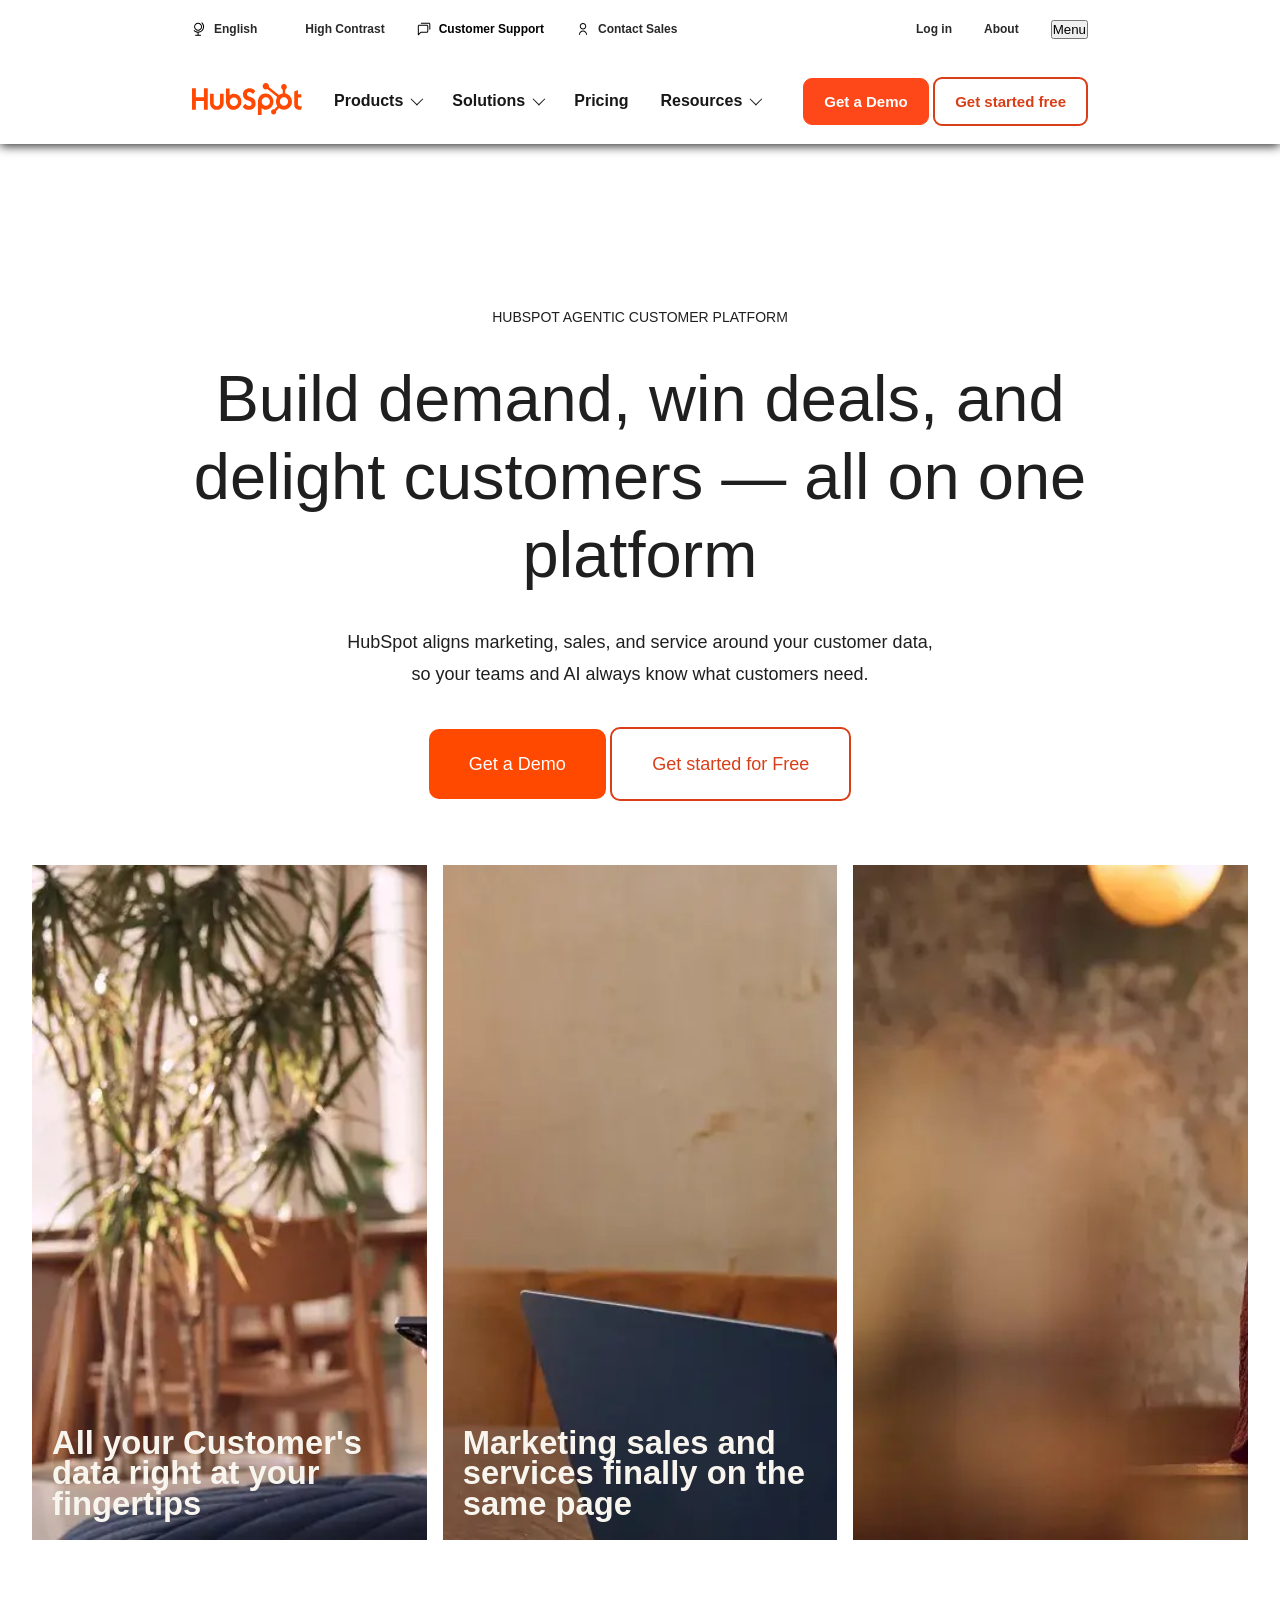
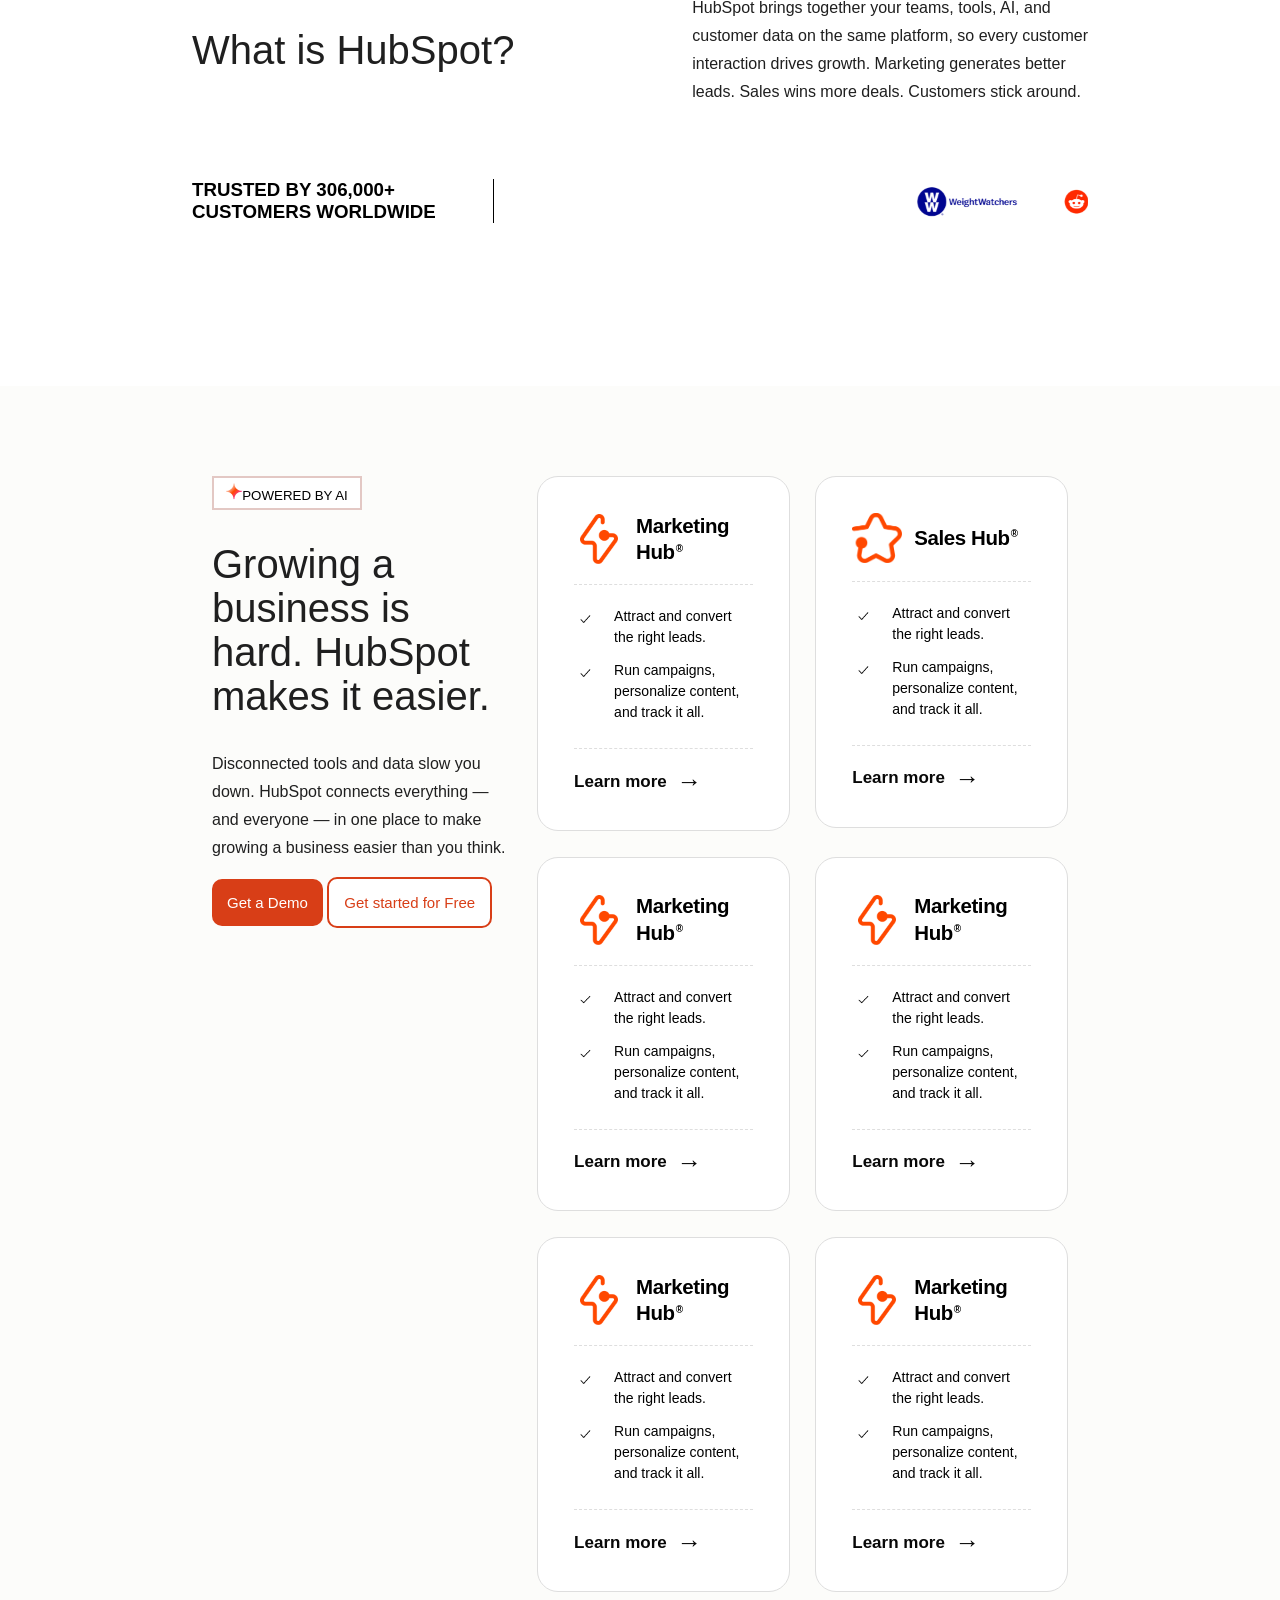
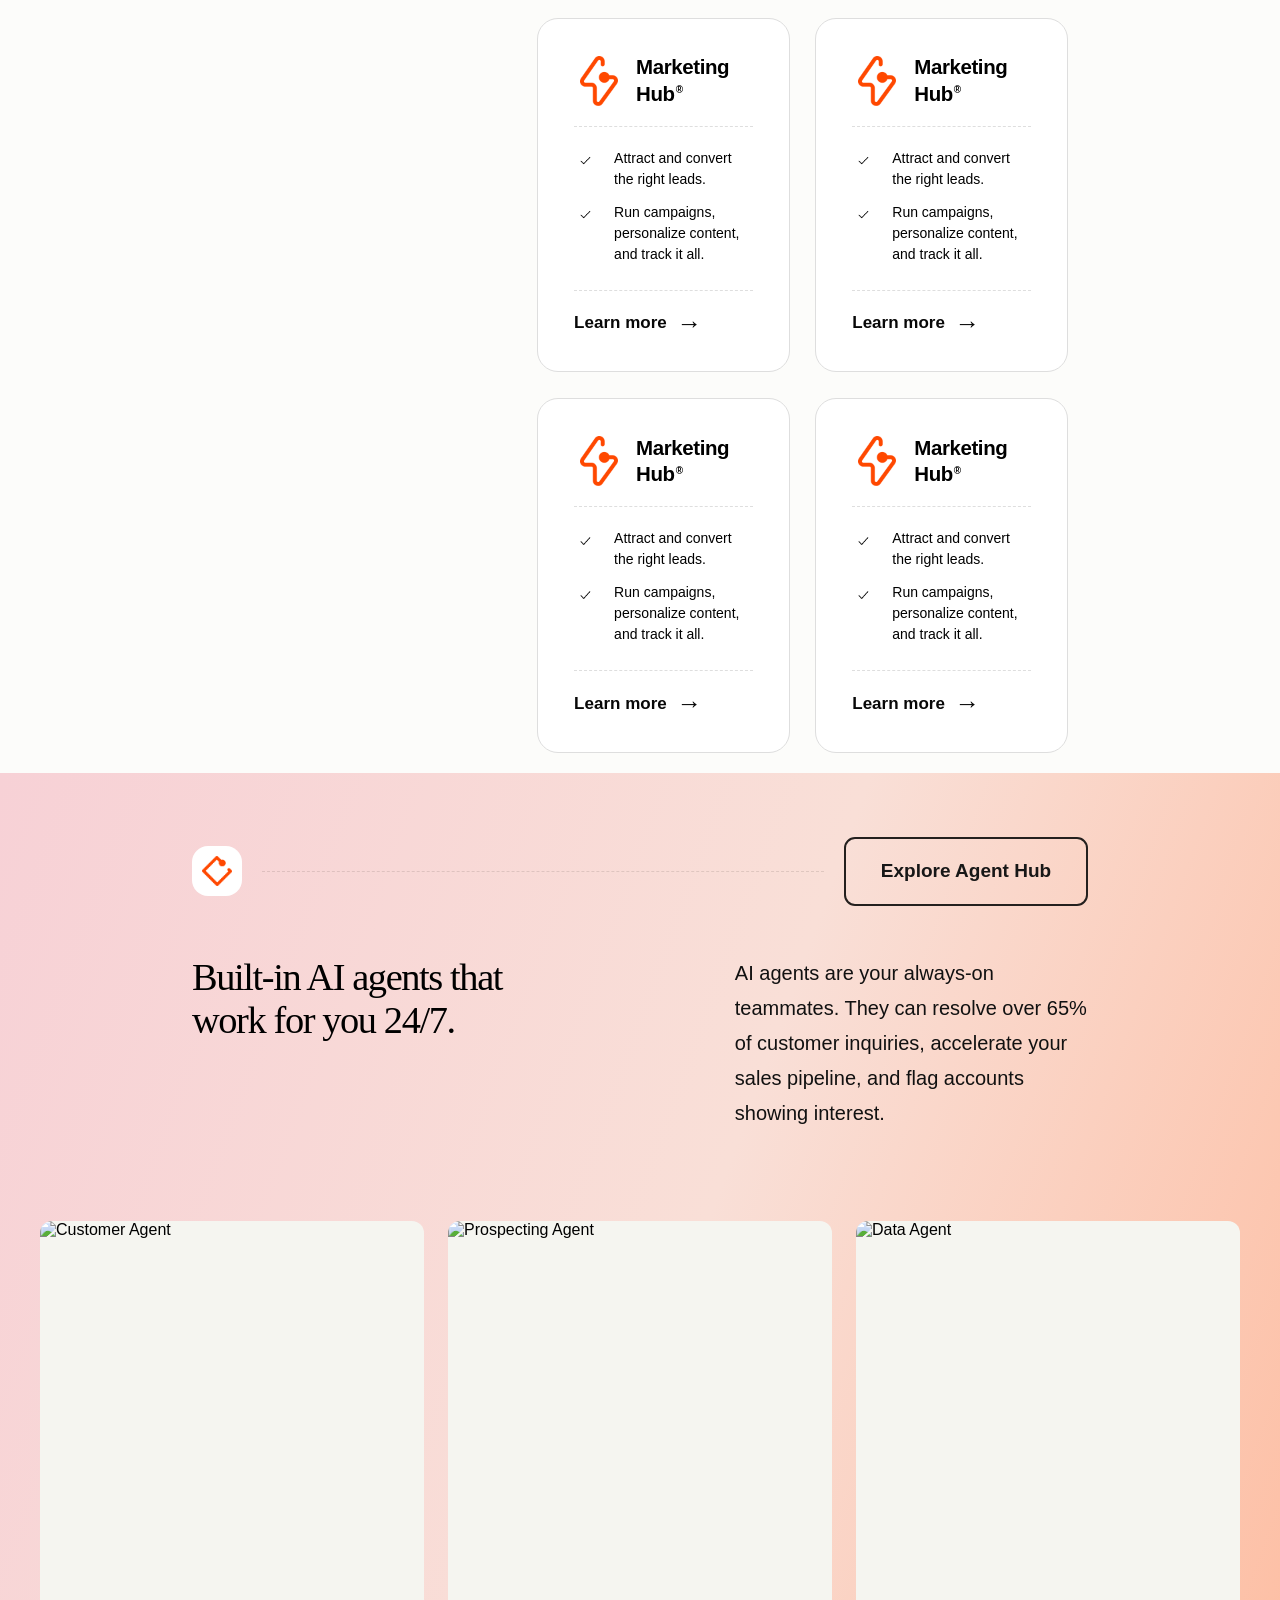
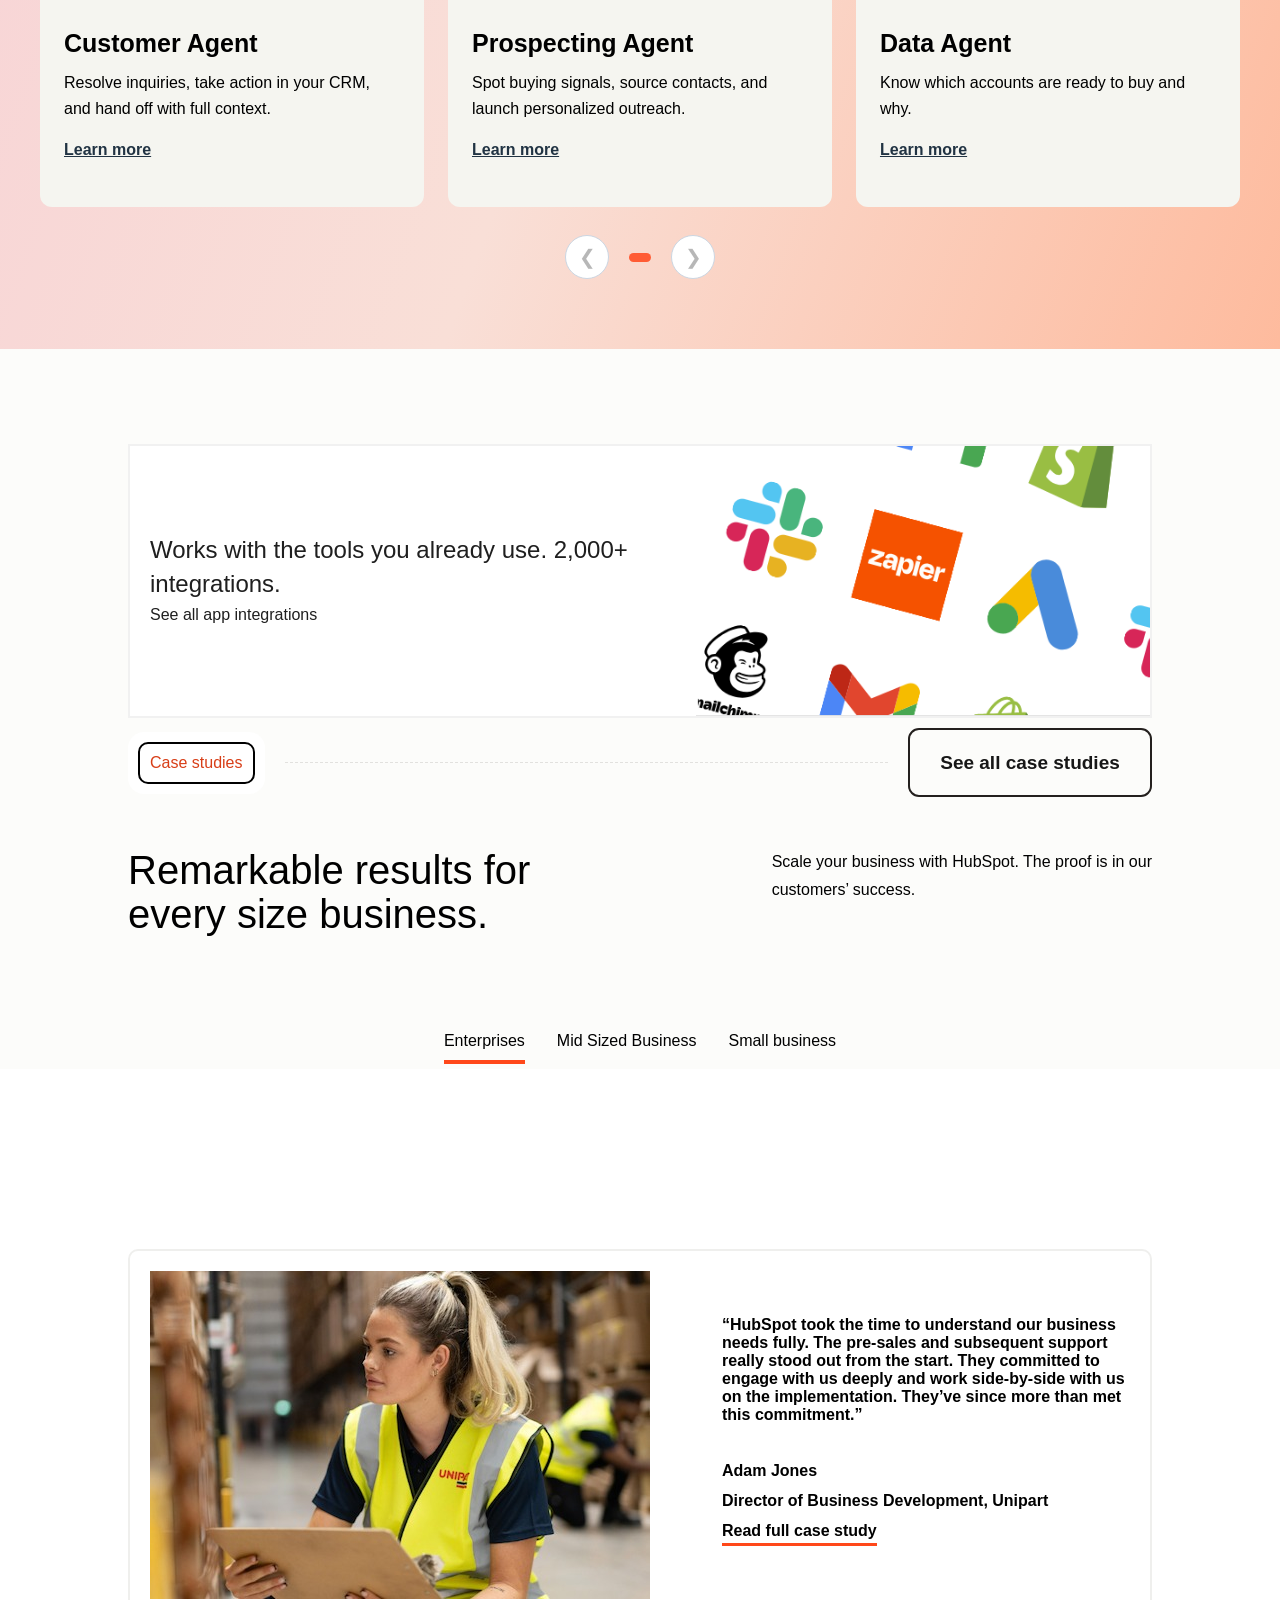
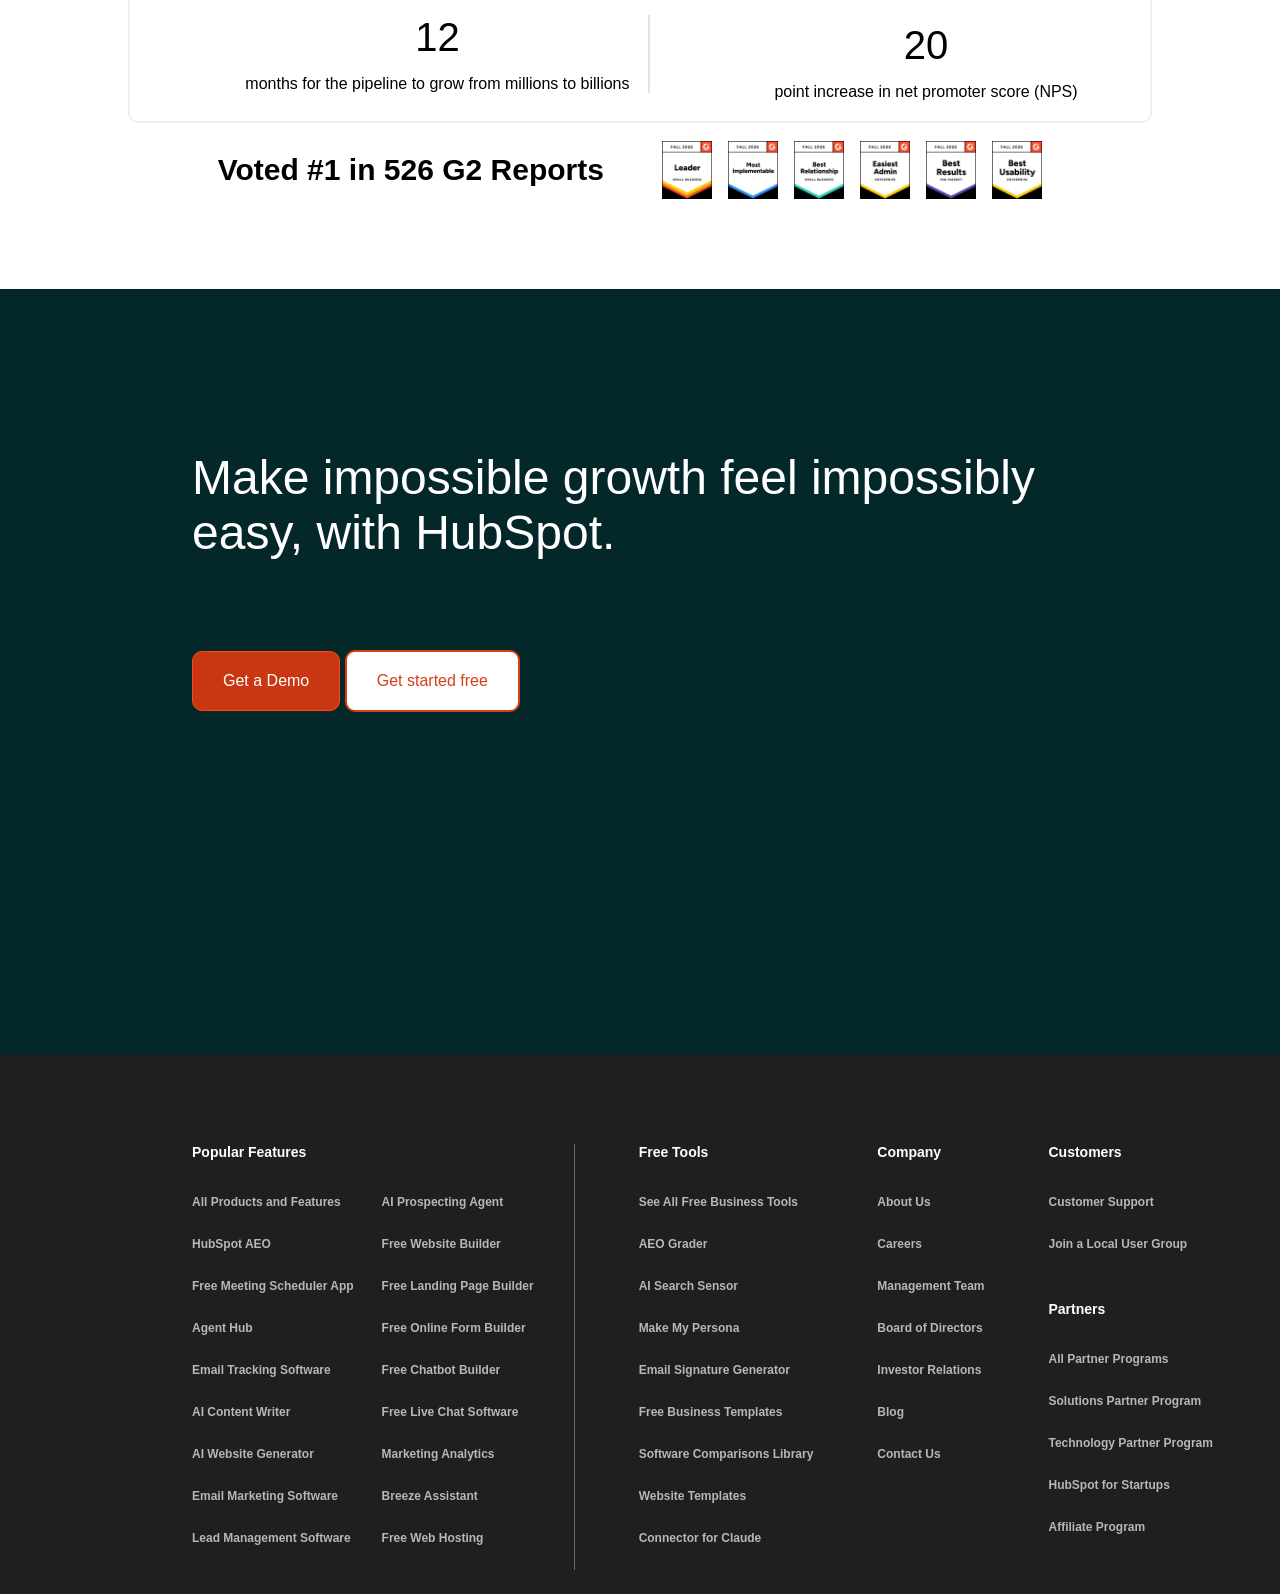
==== commit a9c3283a: "second update" ====
--- a/index.html
+++ b/index.html
@@ -44,7 +44,7 @@
                 <div class="axe">
                     <i class="fa-solid fa-magnifying-glass"></i>
                     <a class="alfa" href="">Log in</a>
-                    <a class="alfa" href="">About <i class="fa-solid fa-chevron-down"></i></a>
+                    <a class="alfa" href="./otherhtmlpages/about.html">About <i class="fa-solid fa-chevron-down"></i></a>
                     <button class="global-nav-burger-btn" aria-expanded="false" aria-controls="global-nav-burger-menu"
                         data-hs-event-72370834="1">
                         <span class="visually-hidden">Menu</span>
--- a/header.css
+++ b/header.css
@@ -7,7 +7,7 @@
 }
 
 body {
-    color: #292929;
+    background-color: white;
     font-family: Arial, sans-serif;
 }
 
